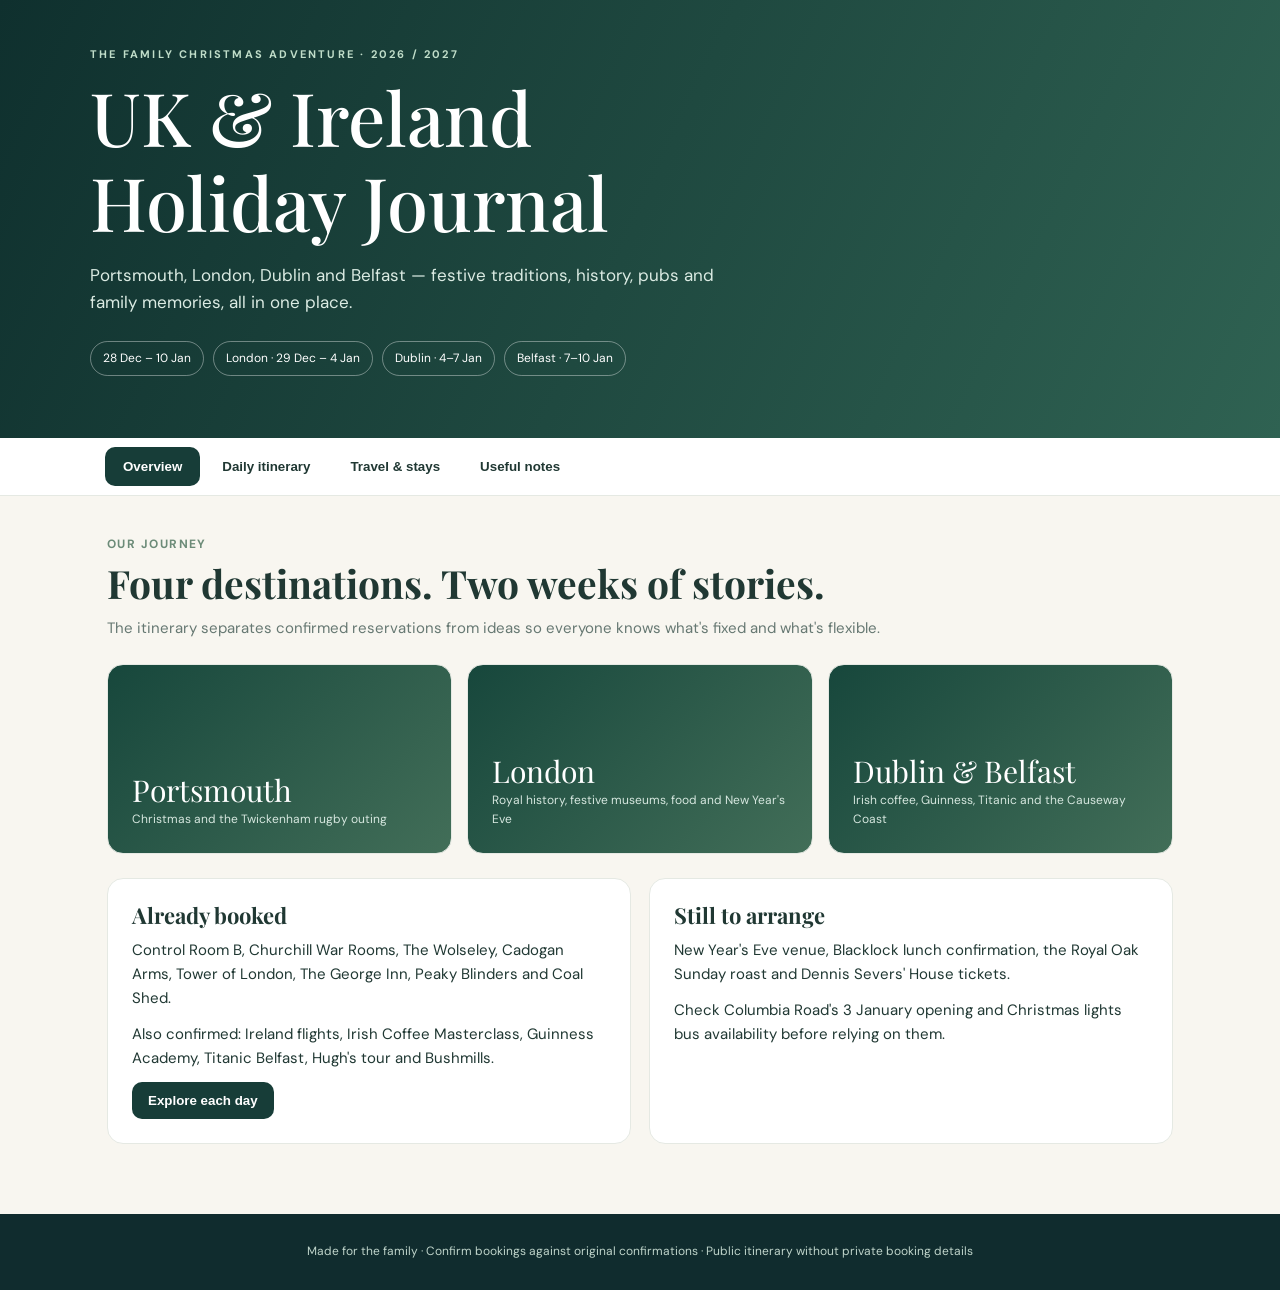
==== index.html @ 767f61c1 "Launch public UK and Ireland family trip website" ====
<!doctype html>
<html lang="en"><head><meta charset="utf-8"><meta name="viewport" content="width=device-width,initial-scale=1">
<title>UK & Ireland · Family Christmas Trip 2026–27</title>
<meta name="description" content="Our family Christmas and New Year travel itinerary for London, Dublin and Belfast.">
<link rel="preconnect" href="https://fonts.googleapis.com">
<link href="https://fonts.googleapis.com/css2?family=DM+Sans:wght@400;500;600;700&family=Playfair+Display:wght@500;600;700&display=swap" rel="stylesheet">
<style>
:root{--green:#173d38;--deep:#102c2e;--cream:#f8f6f0;--ink:#203833;--muted:#667872;--gold:#b9985e;--line:#e5e9e3}
*{box-sizing:border-box}body{margin:0;background:var(--cream);color:var(--ink);font:15px/1.6 "DM Sans",sans-serif}h1,h2,h3{font-family:"Playfair Display",Georgia,serif;line-height:1.15}h1{font-size:clamp(42px,6.5vw,74px);font-weight:500;margin:10px 0 18px}h2{font-size:clamp(27px,4vw,39px);margin:6px 0 10px}h3{font-size:22px;margin:0 0 10px}p{margin:0 0 12px}
header{background:linear-gradient(115deg,#0f302e,#2f6252);color:white;padding:46px 20px 62px}.container{max-width:1100px;margin:auto}.eyebrow{text-transform:uppercase;letter-spacing:.2em;font-size:11px;color:#c0ddc9;font-weight:700}.heroIntro{font-size:17px;color:#dbebe3;max-width:640px}.chips{display:flex;gap:9px;flex-wrap:wrap;margin-top:25px}.chip{border:1px solid #ffffff60;border-radius:30px;padding:7px 12px;font-size:12px}
nav{background:#fff;border-bottom:1px solid var(--line);position:sticky;top:0;z-index:10}nav .container{display:flex;gap:4px;overflow-x:auto;padding:9px 15px}nav button{border:0;border-radius:10px;padding:12px 18px;background:transparent;color:var(--ink);font-weight:700;white-space:nowrap;cursor:pointer}nav button.active{background:var(--green);color:white}
main{padding:35px 17px 70px}.panel{display:none}.panel.active{display:block}.intro{color:var(--muted);max-width:780px}.cards{display:grid;grid-template-columns:repeat(3,1fr);gap:15px;margin:24px 0}.card{background:white;border:1px solid var(--line);padding:24px;border-radius:16px}.city{background:linear-gradient(135deg,#17473c,#426e58);color:white;min-height:190px;display:flex;flex-direction:column;justify-content:end}.city strong{font:30px "Playfair Display",serif}.city span{font-size:12px;color:#d6e7df}.daypicker{display:flex;overflow-x:auto;gap:9px;padding:12px 0 22px}.daypicker button{border:1px solid var(--line);border-radius:12px;min-width:74px;padding:11px 12px;background:#fff;color:var(--ink);cursor:pointer}.daypicker button strong,.daypicker button small{display:block}.daypicker button strong{font-size:18px}.daypicker button.active{background:var(--green);color:white}
.dayHero{height:300px;border-radius:20px 20px 0 0;position:relative;overflow:hidden;background:radial-gradient(circle at 70% 34%,#527f6e,#173d38 56%,#0f292b);display:flex;align-items:flex-end;color:white}.dayHero img{width:100%;height:100%;position:absolute;inset:0;object-fit:cover}.dayHero:after{content:'';position:absolute;inset:0;background:linear-gradient(0deg,#0f2b2cde,transparent 85%)}.heroIcon{font-size:118px;position:absolute;right:7%;top:16%;opacity:.33}.dayCaption{position:relative;z-index:1;padding:27px}.dayCaption h2{margin:2px 0 8px}.dayCaption p{margin:0;color:#e9f1ec}.dayContent{background:#fff;border:1px solid var(--line);border-top:0;padding:28px;border-radius:0 0 20px 20px}.activity{display:grid;grid-template-columns:100px 1fr;gap:12px;padding:16px 0;border-bottom:1px solid var(--line)}.activity:last-child{border:0}.time{font-weight:700;color:#227168}.status{display:inline-block;border-radius:20px;background:#e9f2ed;color:#296553;font-size:11px;font-weight:700;padding:3px 9px;margin-top:7px}.status.proposed{background:#fff1dc;color:#956e26}.activity p{color:var(--muted);font-size:13px;margin:3px 0}.recommend{display:grid;grid-template-columns:repeat(3,1fr);gap:12px;margin-top:22px}.recommend>div{border-radius:12px;background:#f1f6f2;padding:15px}.recommend span{display:block;font-size:11px;text-transform:uppercase;letter-spacing:.13em;font-weight:700;color:#327268;margin-bottom:6px}
.note{background:#fffaf0;border-left:4px solid var(--gold);border-radius:4px 12px 12px 4px;padding:16px;margin-top:20px}.tag{font-size:12px;letter-spacing:.12em;text-transform:uppercase;font-weight:700;color:#6c8b78}.two{display:grid;grid-template-columns:repeat(2,1fr);gap:18px}.link{color:#1d7167;font-weight:700;text-decoration:none}.btn{background:var(--green);color:white;border:0;border-radius:10px;padding:11px 16px;cursor:pointer;font-weight:700}footer{background:var(--deep);color:#bfd4ca;text-align:center;padding:28px;font-size:12px}
@media(max-width:690px){.cards,.recommend,.two{grid-template-columns:1fr}.dayHero{height:245px}.dayCaption{padding:19px}.dayContent{padding:19px}.activity{grid-template-columns:74px 1fr}.heroIcon{font-size:80px}nav button{padding:10px 12px}}
</style></head><body>
<header><div class="container"><div class="eyebrow">The family Christmas adventure · 2026 / 2027</div><h1>UK & Ireland<br>Holiday Journal</h1><p class="heroIntro">Portsmouth, London, Dublin and Belfast — festive traditions, history, pubs and family memories, all in one place.</p><div class="chips"><span class="chip">28 Dec – 10 Jan</span><span class="chip">London · 29 Dec – 4 Jan</span><span class="chip">Dublin · 4–7 Jan</span><span class="chip">Belfast · 7–10 Jan</span></div></div></header>
<nav><div class="container"><button class="active" data-tab="overview">Overview</button><button data-tab="days">Daily itinerary</button><button data-tab="travel">Travel & stays</button><button data-tab="notes">Useful notes</button></div></nav>
<main class="container">
<section id="overview" class="panel active"><span class="tag">Our journey</span><h2>Four destinations. Two weeks of stories.</h2><p class="intro">The itinerary separates confirmed reservations from ideas so everyone knows what's fixed and what's flexible.</p><div class="cards"><div class="card city"><strong>Portsmouth</strong><span>Christmas and the Twickenham rugby outing</span></div><div class="card city"><strong>London</strong><span>Royal history, festive museums, food and New Year's Eve</span></div><div class="card city"><strong>Dublin & Belfast</strong><span>Irish coffee, Guinness, Titanic and the Causeway Coast</span></div></div><div class="two"><div class="card"><h3>Already booked</h3><p>Control Room B, Churchill War Rooms, The Wolseley, Cadogan Arms, Tower of London, The George Inn, Peaky Blinders and Coal Shed.</p><p>Also confirmed: Ireland flights, Irish Coffee Masterclass, Guinness Academy, Titanic Belfast, Hugh's tour and Bushmills.</p><button class="btn" onclick="openTab('days')">Explore each day</button></div><div class="card"><h3>Still to arrange</h3><p>New Year's Eve venue, Blacklock lunch confirmation, the Royal Oak Sunday roast and Dennis Severs' House tickets.</p><p>Check Columbia Road's 3 January opening and Christmas lights bus availability before relying on them.</p></div></div></section>
<section id="days" class="panel"><span class="tag">Day-by-day journey</span><h2>Choose a day</h2><p class="intro">Each day includes a plan and suggestions for coffee, food and drinks. All times are local.</p><div id="picker" class="daypicker"></div><div id="dayview"></div></section>
<section id="travel" class="panel"><span class="tag">Essentials</span><h2>Transport & accommodation</h2><div class="two"><div class="card"><h3>London</h3><p><b>29 December – 4 January</b><br>Battersea Airbnb, six nights. Full address and access instructions shared privately.</p><p>Tad and Lisa are scheduled to land at Heathrow at 11:35 on 29 December.</p></div><div class="card"><h3>Dublin</h3><p><b>4–7 January</b><br>Point A Hotel Dublin Liberties, three rooms.</p><p>British Airways BA830 — Heathrow 10:40 → Dublin 12:10 on 4 January.</p></div><div class="card"><h3>Belfast</h3><p><b>7–10 January</b><br>Central Belfast Apartments, City Hall area.</p><p>Rental car from Dublin Airport for the Belfast and Causeway Coast portion.</p></div><div class="card"><h3>Return journey</h3><p><b>10 January</b><br>British Airways BA829 — Dublin 11:00 → Heathrow 12:30.</p><p>Leave Belfast very early to return the car and check in at Dublin Airport.</p></div></div><div class="note"><b>Privacy note:</b> This public version deliberately excludes precise accommodation details, booking references, ticket barcodes, payment cards and personal contact information.</div></section>
<section id="notes" class="panel"><span class="tag">Before you go</span><h2>Helpful information</h2><div class="two"><div class="card"><h3>What to pack</h3><p>Waterproof coat, comfortable shoes, warm knitwear, gloves and scarf. Take grippy footwear for the Giant's Causeway and extra layers for Twickenham and any open-top bus tour.</p></div><div class="card"><h3>Dress-up days</h3><p>30 December: change at the Airbnb before afternoon tea at The Wolseley. 31 December: smart-casual NYE outfit. 2 January: smart comfortable clothes or subtle Peaky Blinders-inspired style.</p></div><div class="card"><h3>Places to explore</h3><p>Covent Garden, Soho, Southwark and Shoreditch have optional cafés, shops, pubs and restaurants embedded in the daily itinerary.</p></div><div class="card"><h3>Useful links</h3><p><a class="link" href="https://tfl.gov.uk/" target="_blank" rel="noopener">Transport for London</a></p><p><a class="link" href="https://www.irishrail.ie/" target="_blank" rel="noopener">Irish Rail</a></p><p><a class="link" href="https://www.metoffice.gov.uk/" target="_blank" rel="noopener">Met Office</a></p></div></div></section>
</main><footer>Made for the family · Confirm bookings against original confirmations · Public itinerary without private booking details</footer>
<script>
const days=[{"date":"28 Dec","weekday":"Mon","area":"Twickenham · rugby day","title":"Harlequins Big Game","emoji":"🏉","photo":"","photoLabel":"Twickenham rugby stadium","desc":"Family rugby outing for six before Tad and Lisa arrive.","items":[["Morning","Travel towards Twickenham","Allow time for crowds and meeting the family.","Planned"],["Match","Harlequins Big Game","Tickets and kick-off time to verify.","Check tickets"],["Evening","Family time","Return to Portsmouth after the match.","Flexible"]],"recs":["Coffee near Richmond or Twickenham station","Stadium food or a traditional pub meal before kick-off","A pre-match pub close to the stadium"]},{"date":"29 Dec","weekday":"Tue","area":"Battersea · welcome day","title":"Welcome to London","emoji":"✨","photo":"https://batterseapowerstation.co.uk/content/uploads/2024/10/Battersea-Power-Station-Christmas-credit-Charlie-Round-Turner-scaled.jpg","photoLabel":"Battersea Power Station London Christmas","desc":"Arrival day, homewares shopping and festive drinks.","items":[["11:35","Tad and Lisa arrive","Heathrow arrival, then transfer and check-in.","Scheduled"],["15:00","Battersea check-in","Allow time to settle in and freshen up.","Booked"],["16:00","Matilda Goad · MG&Co.","Priority stop at 194 Ebury Street, if arrival timings permit.","Proposed"],["18:00–20:00","Control Room B","Drinks table for five at Battersea Power Station.","Confirmed"],["Evening","Dinner or Christmas lights bus","Dishoom, Arcade or Fiume; late bus tour possible, not booked.","Choose later"]],"recs":["Battersea Power Station cafés","Dishoom Battersea · Arcade Battersea · Fiume","Control Room B — 18:00–20:00 confirmed"]},{"date":"30 Dec","weekday":"Wed","area":"Westminster · Chelsea","title":"Churchill & birthday celebrations","emoji":"👑","photo":"https://images.unsplash.com/photo-1513635269975-59663e0ac1ad?w=1400&q=80","photoLabel":"London Big Ben Westminster bridge","desc":"History in the morning, then dress up for afternoon tea and dinner.","items":[["09:00","Short Westminster walk","Parliament Square, Abbey exterior, Whitehall and Cenotaph.","Self-guided"],["10:00–10:30","Churchill War Rooms","Five admissions paid; explore until around noon.","Booked"],["12:00–14:00","Return to Battersea and get ready","Protect time for Karlea to dress for The Wolseley.","Protected time"],["15:00","The Wolseley","Afternoon tea for five.","Confirmed"],["19:00","The Cadogan Arms","Chelsea birthday dinner for five.","Confirmed"]],"recs":["Westminster café before the museum, if time","The Wolseley afternoon tea · The Cadogan Arms dinner","Chelsea pub after dinner, optional"]},{"date":"31 Dec","weekday":"Thu","area":"South Kensington · Battersea","title":"Museum & New Year's Eve","emoji":"🎆","photo":"","photoLabel":"Natural History Museum London interior whale","desc":"A relaxed museum day before seeing in 2027.","items":[["10:00","Natural History Museum","Explore Hintze Hall, fossils and dinosaurs; check holiday entry hours.","Planned"],["12:30","South Kensington lunch","Keep the afternoon relaxed.","Flexible"],["14:00","V&A or Kensington wander","Optional extra museum or café.","Optional"],["16:00","Return to Battersea","Rest and get ready for New Year's Eve.","Planned"],["19:00–late","The Prince Albert","Preferred NYE dinner, drinks and midnight celebration; enquiry sent.","Not booked"]],"recs":["South Kensington cafés · independent coffee near the museums","South Kensington lunch · Prince Albert NYE meal if confirmed","Prince Albert preferred · Chelsea pubs as backups"]},{"date":"01 Jan","weekday":"Fri","area":"Bankside · Covent Garden · Soho","title":"Tate Modern & the West End","emoji":"🎨","photo":"https://images.unsplash.com/photo-1486299267070-83823f5448dd?w=1400&q=80","photoLabel":"Tate Modern London Thames gallery","desc":"Art, British lunch, independent shops and Soho by night.","items":[["11:00","Tate Modern","Turbine Hall and collection highlights.","Planned"],["12:15","Travel to Covent Garden","Cross the river; factor in holiday crowds.","Planned"],["13:15","Blacklock Covent Garden","Lunch for five; email enquiry sent.","Awaiting reply"],["14:30","Covent Garden & Seven Dials","Piazza, Neal's Yard and shops.","Planned"],["16:00","Soho, Carnaby and West End","ROVR, independent shops, festive lights.","Planned"],["19:00","Dinner and cocktails","The Ninth or Ambassadors Clubhouse; SOMA, Bar Lina or Archive & Myth.","Flexible"]],"recs":["Covent Garden cafés (check New Year's Day opening)","Blacklock lunch enquiry · The Ninth · Ambassadors Clubhouse","SOMA · Bar Lina · Archive & Myth · The Escapologist"]},{"date":"02 Jan","weekday":"Sat","area":"Tower Bridge · Borough · Bermondsey","title":"Tower, historic pubs & Peaky Blinders","emoji":"🏰","photo":"https://images.unsplash.com/photo-1529655683826-aba9b3e77383?w=1400&q=80","photoLabel":"Tower Bridge London river Thames","desc":"A fully planned historic London day with four confirmed reservations.","items":[["09:30","Tower of London","Five all-day tickets paid (£174.60).","Booked"],["12:00","Tower Bridge","Walk across the bridge with photos and river views.","Planned"],["13:00","The George Inn","Historic Southwark coaching inn; drinks-only table for five.","Confirmed"],["14:00","Borough Market","Choose lunch from the food stalls.","Planned"],["15:30","Southwark and Bermondsey","Cathedral surroundings and neighbourhood streets.","Flexible"],["17:00","Peaky Blinders: Underworld","Immersive experience, five tickets paid (£159.75).","Booked"],["18:15","Shad Thames stroll","Victorian warehouses and optional drink.","Planned"],["19:30","The Coal Shed","Dinner for five at One Tower Bridge.","Confirmed"]],"recs":["Borough Market coffee stalls","Borough Market lunch · Coal Shed dinner","The George Inn at 13:00 · riverside pub pre-dinner"]},{"date":"03 Jan","weekday":"Sun","area":"Columbia Road · Shoreditch","title":"Flowers, roast & Spitalfields","emoji":"💐","photo":"","photoLabel":"Columbia Road flower market London","desc":"Sunday markets, a classic roast and immersive Georgian history.","items":[["09:30","Columbia Road Flower Market","Holiday trading still to be verified.","Proposed"],["12:00","The Royal Oak","Sunday roast for five; booking needed.","To book"],["13:30","Brick Lane and Shoreditch","Street art, Labour & Wait, Straw and shops.","Planned"],["14:00","Dennis Severs' House","Target a day-visit session; tickets not yet booked.","To book"],["15:30","Old Spitalfields Market","Covered market and independent traders.","Planned"],["17:00","The Ten Bells","Historic East End pub to finish.","Suggested"]],"recs":["Jolene · Café 1001 · coffee around Columbia Road","Royal Oak Sunday roast · Brick Lane snacks","The Ten Bells · Pride of Spitalfields"]},{"date":"04 Jan","weekday":"Mon","area":"Heathrow · Dublin","title":"Across to Ireland","emoji":"✈️","photo":"https://images.unsplash.com/photo-1549918864-48ac978761a4?w=1400&q=80","photoLabel":"Dublin Ireland river Liffey architecture","desc":"Travel to Dublin, settle in and enjoy a first Irish experience.","items":[["10:40","BA830 Heathrow → Dublin","Arrive Dublin 12:10; five travellers.","Booked"],["Afternoon","Check in · Dublin Liberties","Point A Hotel Dublin Liberties.","Booked"],["16:00","Irish Coffee Masterclass","Five places reserved.","Booked"],["Evening","Dublin pub and dinner","Enjoy the city centre at a comfortable pace.","Flexible"]],"recs":["Independent café around the Liberties","Casual dinner around Temple Bar or the Liberties","Traditional Dublin pub near the centre"]},{"date":"05 Jan","weekday":"Tue","area":"Dublin","title":"Guinness Academy day","emoji":"🍺","photo":"https://images.unsplash.com/photo-1549918864-48ac978761a4?w=1400&q=80","photoLabel":"Guinness Storehouse Dublin Ireland","desc":"Dublin streets and a hands-on Guinness experience.","items":[["Morning","Dublin sightseeing","Explore the Liberties and historic centre.","Flexible"],["Lunch","Dublin city lunch","Find somewhere near St James's Gate.","Flexible"],["15:00","Guinness Academy","Five confirmed tickets for the Guinness Storehouse.","Booked"],["Evening","Dublin food and music","Choose a pub or restaurant.","Flexible"]],"recs":["Dublin independent coffee near the Liberties","Irish pub lunch or city-centre restaurant","Guinness Storehouse · Dublin traditional pub"]},{"date":"06 Jan","weekday":"Wed","area":"Dublin","title":"Dublin discoveries","emoji":"📚","photo":"https://images.unsplash.com/photo-1549918864-48ac978761a4?w=1400&q=80","photoLabel":"Dublin Trinity College historic architecture","desc":"A flexible day for history, museums, shops and Irish pubs.","items":[["Morning","Trinity College or city history","Admissions not booked.","Optional"],["Afternoon","Markets and museums","Choose depending on weather.","Flexible"],["Evening","Dublin dinner and live music","Allow for a relaxed last night.","Flexible"]],"recs":["Specialty coffee near Trinity College","Traditional Irish lunch · dinner in the city centre","Historic Dublin pub with live music"]},{"date":"07 Jan","weekday":"Thu","area":"Dublin · Belfast","title":"Northern Ireland arrival","emoji":"🚗","photo":"","photoLabel":"Titanic Belfast museum Belfast","desc":"Collect the rental car and drive north.","items":[["Morning","Drive Dublin → Belfast","Allow for motorway traffic and breaks.","Planned"],["Afternoon","Belfast apartment check-in","City Hall area.","Booked"],["15:00","Titanic Belfast","Five tickets confirmed (£115.75).","Booked"],["Evening","Belfast dinner","City-centre pub or restaurant.","Flexible"]],"recs":["Coffee stop en route · Belfast Cathedral Quarter","Cathedral Quarter dinner","Historic Belfast pub"]},{"date":"08 Jan","weekday":"Fri","area":"Belfast","title":"Black Cab history tour","emoji":"🚕","photo":"","photoLabel":"Belfast city centre Northern Ireland streets","desc":"Learn Belfast's history, then explore the city.","items":[["10:00–13:00","Black Cab Tour with Hugh","Private three-hour experience for five; £150 group.","Confirmed"],["Afternoon","Belfast museums and neighbourhoods","Leave time for spontaneous discoveries.","Flexible"],["Evening","Traditional pub night","Dinner and perhaps live music.","Flexible"]],"recs":["Independent café near City Hall","Belfast city-centre lunch and dinner","Cathedral Quarter pubs"]},{"date":"09 Jan","weekday":"Sat","area":"Causeway Coast · Bushmills","title":"Giants, coast & whiskey","emoji":"🌊","photo":"","photoLabel":"Giants Causeway Northern Ireland coastal cliffs","desc":"A dramatic coastal day with the rental car.","items":[["Morning","Drive the Causeway Coast","Allow extra time for winter conditions.","Planned"],["Late morning","Giant's Causeway","Walk the basalt columns with grippy footwear.","Planned"],["15:00","Old Bushmills Distillery","Five places including designated driver; £160 group.","Booked"],["Evening","Return to Belfast","Rest before the early departure.","Planned"]],"recs":["Warm café stop along the coast","Coastal lunch near Bushmills","Bushmills tour · driver does not drink"]},{"date":"10 Jan","weekday":"Sun","area":"Belfast · Dublin · London","title":"Homeward journeys","emoji":"🧳","photo":"https://images.unsplash.com/photo-1436491865332-7a61a109cc05?w=1400&q=80","photoLabel":"airplane airport travel departure","desc":"Early departure for the return flights.","items":[["Early morning","Drive Belfast → Dublin Airport","Allow ample time for rental return, security and travel.","Critical"],["11:00","BA829 Dublin → Heathrow","Arrive 12:30; five travellers.","Booked"],["Later","Onward journeys","US and Serbia connections per individual tickets.","Planned"]],"recs":["Airport café after security","Airport breakfast or light lunch","Water and refreshments for travel"]}];
const picker=document.getElementById('picker'),view=document.getElementById('dayview');
let currentDay=0;
function clean(t){return String(t).replaceAll('&','&amp;').replaceAll('<','&lt;').replaceAll('>','&gt;').replaceAll('"','&quot;')}
function renderDay(i){currentDay=i;picker.innerHTML=days.map((d,j)=>'<button class="'+(i===j?'active':'')+'" onclick="renderDay('+j+')"><small>'+clean(d.weekday)+'</small><strong>'+clean(d.date)+'</strong></button>').join('');const d=days[i];view.innerHTML='<div class="dayHero">'+(d.photo?'<img src="'+clean(d.photo)+'" alt="'+clean(d.photoLabel)+'" onerror="this.style.display=\'none\'">':'<div class="heroIcon">'+d.emoji+'</div>')+'<div class="dayCaption"><div class="eyebrow">'+clean(d.area)+'</div><h2>'+clean(d.title)+'</h2><p>'+clean(d.desc)+'</p></div></div><div class="dayContent">'+d.items.map(x=>'<div class="activity"><div class="time">'+clean(x[0])+'</div><div><b>'+clean(x[1])+'</b><p>'+clean(x[2])+'</p><span class="status '+(/booked|confirmed/i.test(x[3])?'':'proposed')+'">'+clean(x[3])+'</span></div></div>').join('')+'<div class="recommend">'+['☕ Coffee','🍴 Food','🍸 Drinks'].map((n,j)=>'<div><span>'+n+'</span>'+clean(d.recs[j])+'</div>').join('')+'</div></div>';picker.querySelector('.active').scrollIntoView({inline:'nearest',block:'nearest'});}
function openTab(id){document.querySelectorAll('.panel').forEach(p=>p.classList.toggle('active',p.id===id));document.querySelectorAll('nav button').forEach(b=>b.classList.toggle('active',b.dataset.tab===id));}
document.querySelectorAll('nav button').forEach(b=>b.addEventListener('click',()=>openTab(b.dataset.tab)));renderDay(0);
</script></body></html>
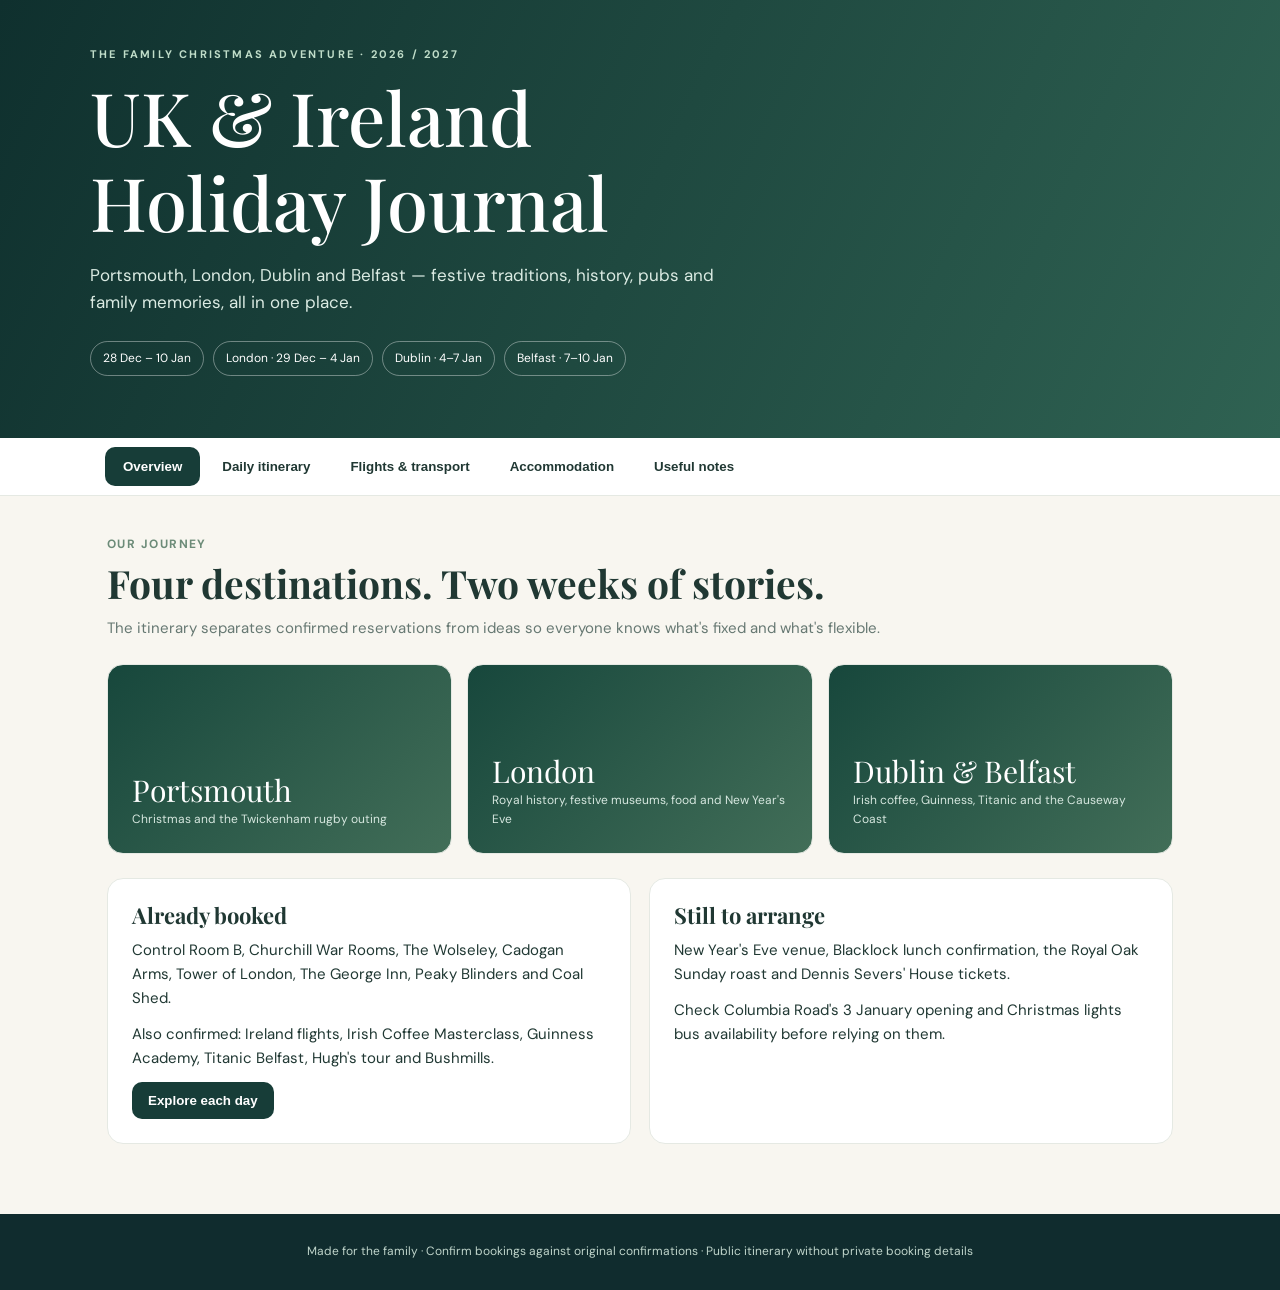
==== commit e2b73f40: "Separate transport and stays, add neighbourhood guides and curated London stops" ====
--- a/index.html
+++ b/index.html
@@ -13,21 +13,104 @@
 .dayHero{height:300px;border-radius:20px 20px 0 0;position:relative;overflow:hidden;background:radial-gradient(circle at 70% 34%,#527f6e,#173d38 56%,#0f292b);display:flex;align-items:flex-end;color:white}.dayHero img{width:100%;height:100%;position:absolute;inset:0;object-fit:cover}.dayHero:after{content:'';position:absolute;inset:0;background:linear-gradient(0deg,#0f2b2cde,transparent 85%)}.heroIcon{font-size:118px;position:absolute;right:7%;top:16%;opacity:.33}.dayCaption{position:relative;z-index:1;padding:27px}.dayCaption h2{margin:2px 0 8px}.dayCaption p{margin:0;color:#e9f1ec}.dayContent{background:#fff;border:1px solid var(--line);border-top:0;padding:28px;border-radius:0 0 20px 20px}.activity{display:grid;grid-template-columns:100px 1fr;gap:12px;padding:16px 0;border-bottom:1px solid var(--line)}.activity:last-child{border:0}.time{font-weight:700;color:#227168}.status{display:inline-block;border-radius:20px;background:#e9f2ed;color:#296553;font-size:11px;font-weight:700;padding:3px 9px;margin-top:7px}.status.proposed{background:#fff1dc;color:#956e26}.activity p{color:var(--muted);font-size:13px;margin:3px 0}.recommend{display:grid;grid-template-columns:repeat(3,1fr);gap:12px;margin-top:22px}.recommend>div{border-radius:12px;background:#f1f6f2;padding:15px}.recommend span{display:block;font-size:11px;text-transform:uppercase;letter-spacing:.13em;font-weight:700;color:#327268;margin-bottom:6px}
 .note{background:#fffaf0;border-left:4px solid var(--gold);border-radius:4px 12px 12px 4px;padding:16px;margin-top:20px}.tag{font-size:12px;letter-spacing:.12em;text-transform:uppercase;font-weight:700;color:#6c8b78}.two{display:grid;grid-template-columns:repeat(2,1fr);gap:18px}.link{color:#1d7167;font-weight:700;text-decoration:none}.btn{background:var(--green);color:white;border:0;border-radius:10px;padding:11px 16px;cursor:pointer;font-weight:700}footer{background:var(--deep);color:#bfd4ca;text-align:center;padding:28px;font-size:12px}
 @media(max-width:690px){.cards,.recommend,.two{grid-template-columns:1fr}.dayHero{height:245px}.dayCaption{padding:19px}.dayContent{padding:19px}.activity{grid-template-columns:74px 1fr}.heroIcon{font-size:80px}nav button{padding:10px 12px}}
+
+/* Dedicated travel and accommodation guides */
+.guide-head{display:flex;flex-wrap:wrap;align-items:flex-end;gap:16px;justify-content:space-between;margin-bottom:20px}
+.guide-head p{max-width:750px;color:var(--muted)}
+.stay-guide{margin:20px 0 28px;background:white;border:1px solid var(--line);border-radius:20px;overflow:hidden}
+.stay-banner{height:240px;background:linear-gradient(115deg,#254d49,#728777);position:relative}
+.stay-banner img{display:block;width:100%;height:100%;object-fit:cover}
+.stay-banner:after{content:'';position:absolute;inset:0;background:linear-gradient(0deg,#102c2eb5,transparent 75%);pointer-events:none}
+.stay-banner-label{position:absolute;left:24px;bottom:19px;color:white;z-index:1;font-family:"Playfair Display",Georgia,serif;font-size:28px}
+.stay-guide-body{padding:26px}
+.stay-columns{display:grid;grid-template-columns:repeat(2,minmax(0,1fr));gap:14px;margin-top:21px}
+.stay-feature{background:#f5f7f2;border:1px solid #e4eade;border-radius:13px;padding:17px}
+.stay-feature h4{margin:0 0 7px;font-size:13px;text-transform:uppercase;letter-spacing:.12em;color:#316858}
+.stay-feature p{font-size:13px;color:var(--ink);margin:0}
+.stay-meta{font-size:13px;color:var(--muted);margin:10px 0}
+.linkrow{display:flex;gap:10px;flex-wrap:wrap;margin-top:18px}
+.linkrow a{border:1px solid #cfdbd1;border-radius:9px;padding:8px 12px;text-decoration:none;color:#245f52;font-weight:700;font-size:13px}
+.transport-card{border:1px solid var(--line);background:#fff;border-radius:14px;padding:20px;margin:15px 0}
+.transport-card .route-code{font-size:21px;font-weight:700;color:#2a594f}
+.transport-card .route-details{color:var(--muted);font-size:13px}
+.transport-badge{border-radius:20px;background:#e5f2e8;color:#27644b;padding:3px 10px;font-size:11px;font-weight:700}
+.local-discoveries{margin-top:27px;border-top:1px solid var(--line);padding-top:24px}
+.local-grid{display:grid;grid-template-columns:repeat(2,minmax(0,1fr));gap:12px}
+.local-item{border:1px solid var(--line);background:#fff;border-radius:12px;padding:16px}
+.local-item small{display:block;text-transform:uppercase;letter-spacing:.11em;color:#487262;font-size:10px;font-weight:700;margin-bottom:4px}
+.local-item b{display:block;margin-bottom:4px}.local-item p{color:var(--muted);font-size:13px;margin-bottom:8px}
+.local-item a{font-size:12px;font-weight:700;color:#216759;text-decoration:none}
+.photo-caption{color:var(--muted);font-size:11px;margin:6px 0 0}
+@media(max-width:700px){.stay-columns,.local-grid{grid-template-columns:1fr}.stay-banner{height:190px}.stay-guide-body{padding:19px}.stay-banner-label{left:18px;font-size:24px}}
 </style></head><body>
 <header><div class="container"><div class="eyebrow">The family Christmas adventure · 2026 / 2027</div><h1>UK & Ireland<br>Holiday Journal</h1><p class="heroIntro">Portsmouth, London, Dublin and Belfast — festive traditions, history, pubs and family memories, all in one place.</p><div class="chips"><span class="chip">28 Dec – 10 Jan</span><span class="chip">London · 29 Dec – 4 Jan</span><span class="chip">Dublin · 4–7 Jan</span><span class="chip">Belfast · 7–10 Jan</span></div></div></header>
-<nav><div class="container"><button class="active" data-tab="overview">Overview</button><button data-tab="days">Daily itinerary</button><button data-tab="travel">Travel & stays</button><button data-tab="notes">Useful notes</button></div></nav>
+<nav><div class="container"><button class="active" data-tab="overview">Overview</button><button data-tab="days">Daily itinerary</button><button data-tab="travel">Flights & transport</button><button data-tab="stays">Accommodation</button><button data-tab="notes">Useful notes</button></div></nav>
 <main class="container">
 <section id="overview" class="panel active"><span class="tag">Our journey</span><h2>Four destinations. Two weeks of stories.</h2><p class="intro">The itinerary separates confirmed reservations from ideas so everyone knows what's fixed and what's flexible.</p><div class="cards"><div class="card city"><strong>Portsmouth</strong><span>Christmas and the Twickenham rugby outing</span></div><div class="card city"><strong>London</strong><span>Royal history, festive museums, food and New Year's Eve</span></div><div class="card city"><strong>Dublin & Belfast</strong><span>Irish coffee, Guinness, Titanic and the Causeway Coast</span></div></div><div class="two"><div class="card"><h3>Already booked</h3><p>Control Room B, Churchill War Rooms, The Wolseley, Cadogan Arms, Tower of London, The George Inn, Peaky Blinders and Coal Shed.</p><p>Also confirmed: Ireland flights, Irish Coffee Masterclass, Guinness Academy, Titanic Belfast, Hugh's tour and Bushmills.</p><button class="btn" onclick="openTab('days')">Explore each day</button></div><div class="card"><h3>Still to arrange</h3><p>New Year's Eve venue, Blacklock lunch confirmation, the Royal Oak Sunday roast and Dennis Severs' House tickets.</p><p>Check Columbia Road's 3 January opening and Christmas lights bus availability before relying on them.</p></div></div></section>
 <section id="days" class="panel"><span class="tag">Day-by-day journey</span><h2>Choose a day</h2><p class="intro">Each day includes a plan and suggestions for coffee, food and drinks. All times are local.</p><div id="picker" class="daypicker"></div><div id="dayview"></div></section>
-<section id="travel" class="panel"><span class="tag">Essentials</span><h2>Transport & accommodation</h2><div class="two"><div class="card"><h3>London</h3><p><b>29 December – 4 January</b><br>Battersea Airbnb, six nights. Full address and access instructions shared privately.</p><p>Tad and Lisa are scheduled to land at Heathrow at 11:35 on 29 December.</p></div><div class="card"><h3>Dublin</h3><p><b>4–7 January</b><br>Point A Hotel Dublin Liberties, three rooms.</p><p>British Airways BA830 — Heathrow 10:40 → Dublin 12:10 on 4 January.</p></div><div class="card"><h3>Belfast</h3><p><b>7–10 January</b><br>Central Belfast Apartments, City Hall area.</p><p>Rental car from Dublin Airport for the Belfast and Causeway Coast portion.</p></div><div class="card"><h3>Return journey</h3><p><b>10 January</b><br>British Airways BA829 — Dublin 11:00 → Heathrow 12:30.</p><p>Leave Belfast very early to return the car and check in at Dublin Airport.</p></div></div><div class="note"><b>Privacy note:</b> This public version deliberately excludes precise accommodation details, booking references, ticket barcodes, payment cards and personal contact information.</div></section>
+
+<section id="travel" class="panel">
+  <div class="guide-head"><div><span class="tag">Getting there and getting around</span><h2>Flights & transport</h2></div><p>Confirmed connections, hired cars and practical transfers. All times are local. Check the original airline reservations for the latest terminal and baggage information.</p></div>
+  <div class="cards">
+    <div class="card"><h3>London → Dublin</h3><p class="route-code"><b>BA830</b> · Mon 4 Jan</p><p><b>Heathrow Terminal 5</b><br>10:40 departure</p><p><b>Dublin Terminal 2</b><br>12:10 arrival</p><span class="status">Booked · five travellers · gift from Alex</span></div>
+    <div class="card"><h3>Dublin → London</h3><p class="route-code"><b>BA829</b> · Sun 10 Jan</p><p><b>Dublin Terminal 2</b><br>11:00 departure</p><p><b>Heathrow Terminal 5</b><br>12:30 arrival</p><span class="status">Booked · five travellers · gift from Alex</span></div>
+    <div class="card"><h3>International arrivals</h3><p>Karlea and Kermit are due at Heathrow on <b>25 December</b>. Tad and Lisa are due at Heathrow on <b>29 December, 11:35</b>.</p><p class="route-details">Individual airline flight numbers and any changes should be checked in the original e-tickets.</p></div>
+  </div>
+  <div class="transport-card"><h3>London · local transport</h3><p>Your family base is in <b>Battersea</b>. Use Transport for London for live routes, and allow time for connections to Westminster, Covent Garden and the East End. Central London can be busy around New Year, especially on 1 January.</p><div class="linkrow"><a href="https://tfl.gov.uk/plan-a-journey/" target="_blank" rel="noopener">Plan a London journey ↗</a><a href="https://www.heathrow.com/at-the-airport/airport-maps" target="_blank" rel="noopener">Heathrow airport maps ↗</a></div></div>
+  <div class="transport-card"><h3>Car hire · UK & Ireland</h3><p><b>London:</b> Avis, Citroën C3 Aircross or similar, 24–29 December (separate pre-trip hire).</p><p><b>Ireland:</b> Thrifty, Peugeot 5008 or similar, 7–10 January — for Dublin to Belfast, the Causeway Coast and the airport return. Check the rental pickup/drop-off details and any cross-border conditions in the contract.</p></div>
+  <div class="note"><b>Important for Sunday 10 January:</b> BA829 departs Dublin at 11:00. Returning the car from Belfast that morning requires a very early departure, with enough time for the drive, fuel, vehicle return, security and boarding.</div>
+</section>
+<section id="stays" class="panel">
+  <div class="guide-head"><div><span class="tag">Our three family bases</span><h2>Accommodation & neighbourhood guides</h2></div><p>Where we're staying, what is nearby and where to find coffee, food, pubs and landmarks. This public page shows neighbourhood information rather than private access codes or the exact London apartment address.</p></div>
+  <article class="stay-guide">
+    <div class="stay-banner"><img loading="lazy" src="https://batterseapowerstation.co.uk/content/uploads/2024/10/Battersea-Power-Station-Christmas-credit-Charlie-Round-Turner-scaled.jpg" alt="Festive Battersea Power Station, London" onerror="this.style.display='none'"><div class="stay-banner-label">London · Battersea</div></div>
+    <div class="stay-guide-body"><span class="tag">29 December – 4 January · 6 nights</span><h3>Our Battersea Airbnb</h3><p>Family accommodation in Battersea, south of the Thames, with Battersea Park, riverside neighbourhoods and good connections to central London. Check-in is planned from <b>15:00 on 29 December</b>. The exact address is shared privately.</p><p class="photo-caption">Photo: Battersea Power Station neighbourhood landmark — not the Airbnb property.</p>
+    <div class="stay-columns">
+      <div class="stay-feature"><h4>☕ Coffee & breakfast</h4><p>WatchHouse at Battersea Power Station, Dishoom breakfast naans and cafés around Battersea Square. Local coffee options may have reduced holiday hours.</p></div>
+      <div class="stay-feature"><h4>🍴 Food nearby</h4><p>Dishoom Battersea for sharing plates, Arcade Battersea for plenty of choices and Fiume for Italian riverside dining. All remain dinner options on arrival day.</p></div>
+      <div class="stay-feature"><h4>🍸 Drinks & pubs</h4><p><b>Control Room B:</b> confirmed table for five, 29 December 18:00–20:00. <b>The Prince Albert:</b> preferred New Year's Eve venue but still awaiting confirmation. The Surprise in Chelsea is another pub option.</p></div>
+      <div class="stay-feature"><h4>🌳 Nearby highlights</h4><p>Battersea Park, Battersea Power Station, riverside walks, Lift 109 and festive installations. <b>MG&Co. / Matilda Goad</b> in Belgravia is a priority shopping detour on 29 December, timing permitting.</p></div>
+    </div><div class="linkrow"><a href="https://www.google.com/maps/search/?api=1&query=Battersea+Power+Station+London" target="_blank" rel="noopener">Explore Battersea map ↗</a><a href="https://batterseapowerstation.co.uk/" target="_blank" rel="noopener">Battersea Power Station ↗</a></div></div>
+  </article>
+  <article class="stay-guide">
+    <div class="stay-banner"><img loading="lazy" src="https://www.pointahotels.com/media/gm3cp2zf/dublin_liberties_edited-2.jpg?height=800&amp;rmode=boxpad&amp;v=1dc2ed5a2c1e4c0" alt="Point A Hotel Dublin The Liberties exterior" onerror="this.style.display='none'"><div class="stay-banner-label">Dublin · The Liberties</div></div>
+    <div class="stay-guide-body"><span class="tag">4–7 January · 3 nights · 3 rooms</span><h3>Point A Hotel Dublin Liberties</h3><p>A modern hotel in the historic Liberties district, well placed for Dublin's old city, the Guinness Storehouse and a range of independent cafés and traditional pubs.</p><p class="photo-caption">Photo: Point A Hotels official property image.</p>
+    <div class="stay-columns">
+      <div class="stay-feature"><h4>☕ Coffee & breakfast</h4><p>Two Pups on Francis Street, The Fumbally and Groundstate Coffee. Breakfast inclusion at the hotel depends on the booked room rate.</p></div>
+      <div class="stay-feature"><h4>🍴 Food nearby</h4><p>Explore the Liberties and nearby city centre for casual lunches and traditional Irish dining. Dublin's central restaurant and pub areas are within reach.</p></div>
+      <div class="stay-feature"><h4>🍸 Drinks & pubs</h4><p>Traditional pubs around the Liberties and the city centre. Guinness Storehouse Academy is booked for 5 January at <b>15:00</b>.</p></div>
+      <div class="stay-feature"><h4>🏛️ Sights & connections</h4><p>St Patrick's Cathedral, Christ Church Cathedral, Dublin Castle and the Guinness Storehouse. The Irish Coffee Masterclass is booked on 4 January at <b>16:00</b>.</p></div>
+    </div><div class="linkrow"><a href="https://www.google.com/maps/search/?api=1&query=Point+A+Hotel+Dublin+The+Liberties" target="_blank" rel="noopener">Explore hotel neighbourhood ↗</a><a href="https://www.pointahotels.com/our-hotels/dublin-the-liberties/" target="_blank" rel="noopener">Official hotel website ↗</a></div></div>
+  </article>
+  <article class="stay-guide">
+    <div class="stay-banner"><img loading="lazy" src="https://www.cunard.com/content/dam/cunard/inventory-assets/ports/BFS/BFS.jpg" alt="Belfast City Hall landmark" onerror="this.style.display='none'"><div class="stay-banner-label">Belfast · City Hall</div></div>
+    <div class="stay-guide-body"><span class="tag">7–10 January · 3 nights</span><h3>Central Belfast Apartments · City Hall area</h3><p>Our apartment base in central Belfast, convenient for City Hall, the Linen Quarter and the Cathedral Quarter. The exact apartment entrance and parking instructions are held in the private booking confirmation.</p><p class="photo-caption">Photo: Belfast City Hall landmark — not the apartment.</p>
+    <div class="stay-columns">
+      <div class="stay-feature"><h4>☕ Coffee & breakfast</h4><p>Established Coffee in the Cathedral Quarter, The Pocket and neighbourhood cafés around City Hall. Allow time for a breakfast stop before heading out.</p></div>
+      <div class="stay-feature"><h4>🍴 Food nearby</h4><p>Restaurants around City Hall and the Cathedral Quarter offer good choices for evening meals. Keep the final evening uncomplicated ahead of the early departure.</p></div>
+      <div class="stay-feature"><h4>🍺 Historic pubs</h4><p>Traditional Belfast pubs and live music around the Cathedral Quarter and city centre. Check opening times before making a special trip in early January.</p></div>
+      <div class="stay-feature"><h4>🏛️ Sights & connections</h4><p>Belfast City Hall, St George's Market and Titanic Quarter. Titanic Belfast is booked on 7 January at <b>15:00</b>; Hugh's Black Cab Tour is on 8 January at <b>10:00</b>.</p></div>
+    </div><div class="linkrow"><a href="https://www.google.com/maps/search/?api=1&query=Belfast+City+Hall" target="_blank" rel="noopener">Explore City Hall neighbourhood ↗</a><a href="https://visitbelfast.com/" target="_blank" rel="noopener">Visit Belfast ↗</a></div></div>
+  </article>
+  <div class="note"><b>Family sharing:</b> This website is public. Booking references, contact information, ticket barcodes and precise accommodation access details are intentionally excluded. Restaurants and local attractions are recommendations unless labelled as booked; seasonal opening times need confirming.</div>
+</section>
 <section id="notes" class="panel"><span class="tag">Before you go</span><h2>Helpful information</h2><div class="two"><div class="card"><h3>What to pack</h3><p>Waterproof coat, comfortable shoes, warm knitwear, gloves and scarf. Take grippy footwear for the Giant's Causeway and extra layers for Twickenham and any open-top bus tour.</p></div><div class="card"><h3>Dress-up days</h3><p>30 December: change at the Airbnb before afternoon tea at The Wolseley. 31 December: smart-casual NYE outfit. 2 January: smart comfortable clothes or subtle Peaky Blinders-inspired style.</p></div><div class="card"><h3>Places to explore</h3><p>Covent Garden, Soho, Southwark and Shoreditch have optional cafés, shops, pubs and restaurants embedded in the daily itinerary.</p></div><div class="card"><h3>Useful links</h3><p><a class="link" href="https://tfl.gov.uk/" target="_blank" rel="noopener">Transport for London</a></p><p><a class="link" href="https://www.irishrail.ie/" target="_blank" rel="noopener">Irish Rail</a></p><p><a class="link" href="https://www.metoffice.gov.uk/" target="_blank" rel="noopener">Met Office</a></p></div></div></section>
 </main><footer>Made for the family · Confirm bookings against original confirmations · Public itinerary without private booking details</footer>
 <script>
 const days=[{"date":"28 Dec","weekday":"Mon","area":"Twickenham · rugby day","title":"Harlequins Big Game","emoji":"🏉","photo":"","photoLabel":"Twickenham rugby stadium","desc":"Family rugby outing for six before Tad and Lisa arrive.","items":[["Morning","Travel towards Twickenham","Allow time for crowds and meeting the family.","Planned"],["Match","Harlequins Big Game","Tickets and kick-off time to verify.","Check tickets"],["Evening","Family time","Return to Portsmouth after the match.","Flexible"]],"recs":["Coffee near Richmond or Twickenham station","Stadium food or a traditional pub meal before kick-off","A pre-match pub close to the stadium"]},{"date":"29 Dec","weekday":"Tue","area":"Battersea · welcome day","title":"Welcome to London","emoji":"✨","photo":"https://batterseapowerstation.co.uk/content/uploads/2024/10/Battersea-Power-Station-Christmas-credit-Charlie-Round-Turner-scaled.jpg","photoLabel":"Battersea Power Station London Christmas","desc":"Arrival day, homewares shopping and festive drinks.","items":[["11:35","Tad and Lisa arrive","Heathrow arrival, then transfer and check-in.","Scheduled"],["15:00","Battersea check-in","Allow time to settle in and freshen up.","Booked"],["16:00","Matilda Goad · MG&Co.","Priority stop at 194 Ebury Street, if arrival timings permit.","Proposed"],["18:00–20:00","Control Room B","Drinks table for five at Battersea Power Station.","Confirmed"],["Evening","Dinner or Christmas lights bus","Dishoom, Arcade or Fiume; late bus tour possible, not booked.","Choose later"]],"recs":["Battersea Power Station cafés","Dishoom Battersea · Arcade Battersea · Fiume","Control Room B — 18:00–20:00 confirmed"]},{"date":"30 Dec","weekday":"Wed","area":"Westminster · Chelsea","title":"Churchill & birthday celebrations","emoji":"👑","photo":"https://images.unsplash.com/photo-1513635269975-59663e0ac1ad?w=1400&q=80","photoLabel":"London Big Ben Westminster bridge","desc":"History in the morning, then dress up for afternoon tea and dinner.","items":[["09:00","Short Westminster walk","Parliament Square, Abbey exterior, Whitehall and Cenotaph.","Self-guided"],["10:00–10:30","Churchill War Rooms","Five admissions paid; explore until around noon.","Booked"],["12:00–14:00","Return to Battersea and get ready","Protect time for Karlea to dress for The Wolseley.","Protected time"],["15:00","The Wolseley","Afternoon tea for five.","Confirmed"],["19:00","The Cadogan Arms","Chelsea birthday dinner for five.","Confirmed"]],"recs":["Westminster café before the museum, if time","The Wolseley afternoon tea · The Cadogan Arms dinner","Chelsea pub after dinner, optional"]},{"date":"31 Dec","weekday":"Thu","area":"South Kensington · Battersea","title":"Museum & New Year's Eve","emoji":"🎆","photo":"","photoLabel":"Natural History Museum London interior whale","desc":"A relaxed museum day before seeing in 2027.","items":[["10:00","Natural History Museum","Explore Hintze Hall, fossils and dinosaurs; check holiday entry hours.","Planned"],["12:30","South Kensington lunch","Keep the afternoon relaxed.","Flexible"],["14:00","V&A or Kensington wander","Optional extra museum or café.","Optional"],["16:00","Return to Battersea","Rest and get ready for New Year's Eve.","Planned"],["19:00–late","The Prince Albert","Preferred NYE dinner, drinks and midnight celebration; enquiry sent.","Not booked"]],"recs":["South Kensington cafés · independent coffee near the museums","South Kensington lunch · Prince Albert NYE meal if confirmed","Prince Albert preferred · Chelsea pubs as backups"]},{"date":"01 Jan","weekday":"Fri","area":"Bankside · Covent Garden · Soho","title":"Tate Modern & the West End","emoji":"🎨","photo":"https://images.unsplash.com/photo-1486299267070-83823f5448dd?w=1400&q=80","photoLabel":"Tate Modern London Thames gallery","desc":"Art, British lunch, independent shops and Soho by night.","items":[["11:00","Tate Modern","Turbine Hall and collection highlights.","Planned"],["12:15","Travel to Covent Garden","Cross the river; factor in holiday crowds.","Planned"],["13:15","Blacklock Covent Garden","Lunch for five; email enquiry sent.","Awaiting reply"],["14:30","Covent Garden & Seven Dials","Piazza, Neal's Yard and shops.","Planned"],["16:00","Soho, Carnaby and West End","ROVR, independent shops, festive lights.","Planned"],["19:00","Dinner and cocktails","The Ninth or Ambassadors Clubhouse; SOMA, Bar Lina or Archive & Myth.","Flexible"]],"recs":["Covent Garden cafés (check New Year's Day opening)","Blacklock lunch enquiry · The Ninth · Ambassadors Clubhouse","SOMA · Bar Lina · Archive & Myth · The Escapologist"]},{"date":"02 Jan","weekday":"Sat","area":"Tower Bridge · Borough · Bermondsey","title":"Tower, historic pubs & Peaky Blinders","emoji":"🏰","photo":"https://images.unsplash.com/photo-1529655683826-aba9b3e77383?w=1400&q=80","photoLabel":"Tower Bridge London river Thames","desc":"A fully planned historic London day with four confirmed reservations.","items":[["09:30","Tower of London","Five all-day tickets paid (£174.60).","Booked"],["12:00","Tower Bridge","Walk across the bridge with photos and river views.","Planned"],["13:00","The George Inn","Historic Southwark coaching inn; drinks-only table for five.","Confirmed"],["14:00","Borough Market","Choose lunch from the food stalls.","Planned"],["15:30","Southwark and Bermondsey","Cathedral surroundings and neighbourhood streets.","Flexible"],["17:00","Peaky Blinders: Underworld","Immersive experience, five tickets paid (£159.75).","Booked"],["18:15","Shad Thames stroll","Victorian warehouses and optional drink.","Planned"],["19:30","The Coal Shed","Dinner for five at One Tower Bridge.","Confirmed"]],"recs":["Borough Market coffee stalls","Borough Market lunch · Coal Shed dinner","The George Inn at 13:00 · riverside pub pre-dinner"]},{"date":"03 Jan","weekday":"Sun","area":"Columbia Road · Shoreditch","title":"Flowers, roast & Spitalfields","emoji":"💐","photo":"","photoLabel":"Columbia Road flower market London","desc":"Sunday markets, a classic roast and immersive Georgian history.","items":[["09:30","Columbia Road Flower Market","Holiday trading still to be verified.","Proposed"],["12:00","The Royal Oak","Sunday roast for five; booking needed.","To book"],["13:30","Brick Lane and Shoreditch","Street art, Labour & Wait, Straw and shops.","Planned"],["14:00","Dennis Severs' House","Target a day-visit session; tickets not yet booked.","To book"],["15:30","Old Spitalfields Market","Covered market and independent traders.","Planned"],["17:00","The Ten Bells","Historic East End pub to finish.","Suggested"]],"recs":["Jolene · Café 1001 · coffee around Columbia Road","Royal Oak Sunday roast · Brick Lane snacks","The Ten Bells · Pride of Spitalfields"]},{"date":"04 Jan","weekday":"Mon","area":"Heathrow · Dublin","title":"Across to Ireland","emoji":"✈️","photo":"https://images.unsplash.com/photo-1549918864-48ac978761a4?w=1400&q=80","photoLabel":"Dublin Ireland river Liffey architecture","desc":"Travel to Dublin, settle in and enjoy a first Irish experience.","items":[["10:40","BA830 Heathrow → Dublin","Arrive Dublin 12:10; five travellers.","Booked"],["Afternoon","Check in · Dublin Liberties","Point A Hotel Dublin Liberties.","Booked"],["16:00","Irish Coffee Masterclass","Five places reserved.","Booked"],["Evening","Dublin pub and dinner","Enjoy the city centre at a comfortable pace.","Flexible"]],"recs":["Independent café around the Liberties","Casual dinner around Temple Bar or the Liberties","Traditional Dublin pub near the centre"]},{"date":"05 Jan","weekday":"Tue","area":"Dublin","title":"Guinness Academy day","emoji":"🍺","photo":"https://images.unsplash.com/photo-1549918864-48ac978761a4?w=1400&q=80","photoLabel":"Guinness Storehouse Dublin Ireland","desc":"Dublin streets and a hands-on Guinness experience.","items":[["Morning","Dublin sightseeing","Explore the Liberties and historic centre.","Flexible"],["Lunch","Dublin city lunch","Find somewhere near St James's Gate.","Flexible"],["15:00","Guinness Academy","Five confirmed tickets for the Guinness Storehouse.","Booked"],["Evening","Dublin food and music","Choose a pub or restaurant.","Flexible"]],"recs":["Dublin independent coffee near the Liberties","Irish pub lunch or city-centre restaurant","Guinness Storehouse · Dublin traditional pub"]},{"date":"06 Jan","weekday":"Wed","area":"Dublin","title":"Dublin discoveries","emoji":"📚","photo":"https://images.unsplash.com/photo-1549918864-48ac978761a4?w=1400&q=80","photoLabel":"Dublin Trinity College historic architecture","desc":"A flexible day for history, museums, shops and Irish pubs.","items":[["Morning","Trinity College or city history","Admissions not booked.","Optional"],["Afternoon","Markets and museums","Choose depending on weather.","Flexible"],["Evening","Dublin dinner and live music","Allow for a relaxed last night.","Flexible"]],"recs":["Specialty coffee near Trinity College","Traditional Irish lunch · dinner in the city centre","Historic Dublin pub with live music"]},{"date":"07 Jan","weekday":"Thu","area":"Dublin · Belfast","title":"Northern Ireland arrival","emoji":"🚗","photo":"","photoLabel":"Titanic Belfast museum Belfast","desc":"Collect the rental car and drive north.","items":[["Morning","Drive Dublin → Belfast","Allow for motorway traffic and breaks.","Planned"],["Afternoon","Belfast apartment check-in","City Hall area.","Booked"],["15:00","Titanic Belfast","Five tickets confirmed (£115.75).","Booked"],["Evening","Belfast dinner","City-centre pub or restaurant.","Flexible"]],"recs":["Coffee stop en route · Belfast Cathedral Quarter","Cathedral Quarter dinner","Historic Belfast pub"]},{"date":"08 Jan","weekday":"Fri","area":"Belfast","title":"Black Cab history tour","emoji":"🚕","photo":"","photoLabel":"Belfast city centre Northern Ireland streets","desc":"Learn Belfast's history, then explore the city.","items":[["10:00–13:00","Black Cab Tour with Hugh","Private three-hour experience for five; £150 group.","Confirmed"],["Afternoon","Belfast museums and neighbourhoods","Leave time for spontaneous discoveries.","Flexible"],["Evening","Traditional pub night","Dinner and perhaps live music.","Flexible"]],"recs":["Independent café near City Hall","Belfast city-centre lunch and dinner","Cathedral Quarter pubs"]},{"date":"09 Jan","weekday":"Sat","area":"Causeway Coast · Bushmills","title":"Giants, coast & whiskey","emoji":"🌊","photo":"","photoLabel":"Giants Causeway Northern Ireland coastal cliffs","desc":"A dramatic coastal day with the rental car.","items":[["Morning","Drive the Causeway Coast","Allow extra time for winter conditions.","Planned"],["Late morning","Giant's Causeway","Walk the basalt columns with grippy footwear.","Planned"],["15:00","Old Bushmills Distillery","Five places including designated driver; £160 group.","Booked"],["Evening","Return to Belfast","Rest before the early departure.","Planned"]],"recs":["Warm café stop along the coast","Coastal lunch near Bushmills","Bushmills tour · driver does not drink"]},{"date":"10 Jan","weekday":"Sun","area":"Belfast · Dublin · London","title":"Homeward journeys","emoji":"🧳","photo":"https://images.unsplash.com/photo-1436491865332-7a61a109cc05?w=1400&q=80","photoLabel":"airplane airport travel departure","desc":"Early departure for the return flights.","items":[["Early morning","Drive Belfast → Dublin Airport","Allow ample time for rental return, security and travel.","Critical"],["11:00","BA829 Dublin → Heathrow","Arrive 12:30; five travellers.","Booked"],["Later","Onward journeys","US and Serbia connections per individual tickets.","Planned"]],"recs":["Airport café after security","Airport breakfast or light lunch","Water and refreshments for travel"]}];
+const localDiscoveries={"1":[["Shopping","MG&Co. / Matilda Goad","Belgravia homewares and decorative pieces. Priority on 29 Dec if arrivals allow.","194 Ebury Street London"],["More dinner ideas","The White Horse · Parsons Green","A classic Fulham pub, but a detour rather than part of the scheduled arrival walk.","The White Horse Parsons Green London"]],"4":[["Bakery & coffee","Fred Bakery","Tiramisu bun and specialty coffee near Oxford Circus. Check New Year's Day opening.","Fred Bakery 52 Margaret Street London"],["British comfort food","The Pie Room · Rosewood","British pies at Holborn Dining Room. A short detour northeast of Covent Garden; opening to verify.","The Pie Room Rosewood London"],["Soho pub","The Devonshire","One of the suggestions from your food list; an optional drink in Soho.","The Devonshire Soho London"],["Soho dinner","Bocca di Lupo","Italian restaurant in Soho; an alternative dinner, not booked.","Bocca di Lupo Soho London"],["Music idea","Hidden Jazz Club","Look for a Soho performance if you want music instead of cocktails. Venue and programme vary.","Hidden Jazz Club Soho London"]],"5":[["Borough Market pub","The Southwark Tavern","Historic pub on Southwark Street, right beside Borough Market; optional stop after the George.","Southwark Tavern 22 Southwark Street London"],["Street food","Borough Market","Your preferred late lunch after the 13:00 drinks-only George Inn booking.","Borough Market London"],["Riverside streets","Shad Thames","Old warehouses, elevated walkways and river views before dinner.","Shad Thames London"]],"6":[["Coffee & markets","Café 1001","Brick Lane coffee and music venue; convenient during the street-art section.","Cafe 1001 Brick Lane London"],["Homewares","Labour and Wait","Independent homewares on Redchurch Street, in the Shoreditch cluster.","Labour and Wait Redchurch Street London"],["Restaurant alternative","Manteca","Modern Italian restaurant in Shoreditch, if you want an alternative to the Royal Oak roast.","Manteca Shoreditch London"],["East End pub","The Ten Bells","Historic Spitalfields drinking stop after the market and Dennis Severs' House.","The Ten Bells Spitalfields London"]]};
 const picker=document.getElementById('picker'),view=document.getElementById('dayview');
 let currentDay=0;
 function clean(t){return String(t).replaceAll('&','&amp;').replaceAll('<','&lt;').replaceAll('>','&gt;').replaceAll('"','&quot;')}
-function renderDay(i){currentDay=i;picker.innerHTML=days.map((d,j)=>'<button class="'+(i===j?'active':'')+'" onclick="renderDay('+j+')"><small>'+clean(d.weekday)+'</small><strong>'+clean(d.date)+'</strong></button>').join('');const d=days[i];view.innerHTML='<div class="dayHero">'+(d.photo?'<img src="'+clean(d.photo)+'" alt="'+clean(d.photoLabel)+'" onerror="this.style.display=\'none\'">':'<div class="heroIcon">'+d.emoji+'</div>')+'<div class="dayCaption"><div class="eyebrow">'+clean(d.area)+'</div><h2>'+clean(d.title)+'</h2><p>'+clean(d.desc)+'</p></div></div><div class="dayContent">'+d.items.map(x=>'<div class="activity"><div class="time">'+clean(x[0])+'</div><div><b>'+clean(x[1])+'</b><p>'+clean(x[2])+'</p><span class="status '+(/booked|confirmed/i.test(x[3])?'':'proposed')+'">'+clean(x[3])+'</span></div></div>').join('')+'<div class="recommend">'+['☕ Coffee','🍴 Food','🍸 Drinks'].map((n,j)=>'<div><span>'+n+'</span>'+clean(d.recs[j])+'</div>').join('')+'</div></div>';picker.querySelector('.active').scrollIntoView({inline:'nearest',block:'nearest'});}
+function renderDay(i){
+ currentDay=i;
+ picker.innerHTML=days.map((d,j)=>'<button class="'+(i===j?'active':'')+'" onclick="renderDay('+j+')"><small>'+clean(d.weekday)+'</small><strong>'+clean(d.date)+'</strong></button>').join('');
+ const d=days[i], items=d.items.map(x=>'<div class="activity"><div class="time">'+clean(x[0])+'</div><div><b>'+clean(x[1])+'</b><p>'+clean(x[2])+'</p><span class="status '+(/booked|confirmed/i.test(x[3])?'':'proposed')+'">'+clean(x[3])+'</span></div></div>').join('');
+ const extras=(localDiscoveries[i]||[]);
+ const extraHtml=extras.length?'<div class="local-discoveries"><span class="tag">Other suggestions along this route</span><h3>Local discoveries · not booked</h3><div class="local-grid">'+extras.map(e=>'<div class="local-item"><small>'+clean(e[0])+'</small><b>'+clean(e[1])+'</b><p>'+clean(e[2])+'</p><a href="https://www.google.com/maps/search/?api=1&query='+encodeURIComponent(e[3])+'" target="_blank" rel="noopener noreferrer">Find on map ↗</a></div>').join('')+'</div></div>':'';
+ view.innerHTML='<div class="dayHero">'+(d.photo?'<img src="'+clean(d.photo)+'" alt="'+clean(d.photoLabel)+'" onerror="this.style.display=\'none\'">':'<div class="heroIcon">'+d.emoji+'</div>')+'<div class="dayCaption"><div class="eyebrow">'+clean(d.area)+'</div><h2>'+clean(d.title)+'</h2><p>'+clean(d.desc)+'</p></div></div><div class="dayContent">'+items+'<div class="recommend">'+['☕ Coffee','🍴 Food','🍸 Drinks'].map((n,j)=>'<div><span>'+n+'</span>'+clean(d.recs[j])+'</div>').join('')+'</div>'+extraHtml+'</div>';
+ picker.querySelector('.active').scrollIntoView({inline:'nearest',block:'nearest'});
+}
 function openTab(id){document.querySelectorAll('.panel').forEach(p=>p.classList.toggle('active',p.id===id));document.querySelectorAll('nav button').forEach(b=>b.classList.toggle('active',b.dataset.tab===id));}
 document.querySelectorAll('nav button').forEach(b=>b.addEventListener('click',()=>openTab(b.dataset.tab)));renderDay(0);
 </script></body></html>
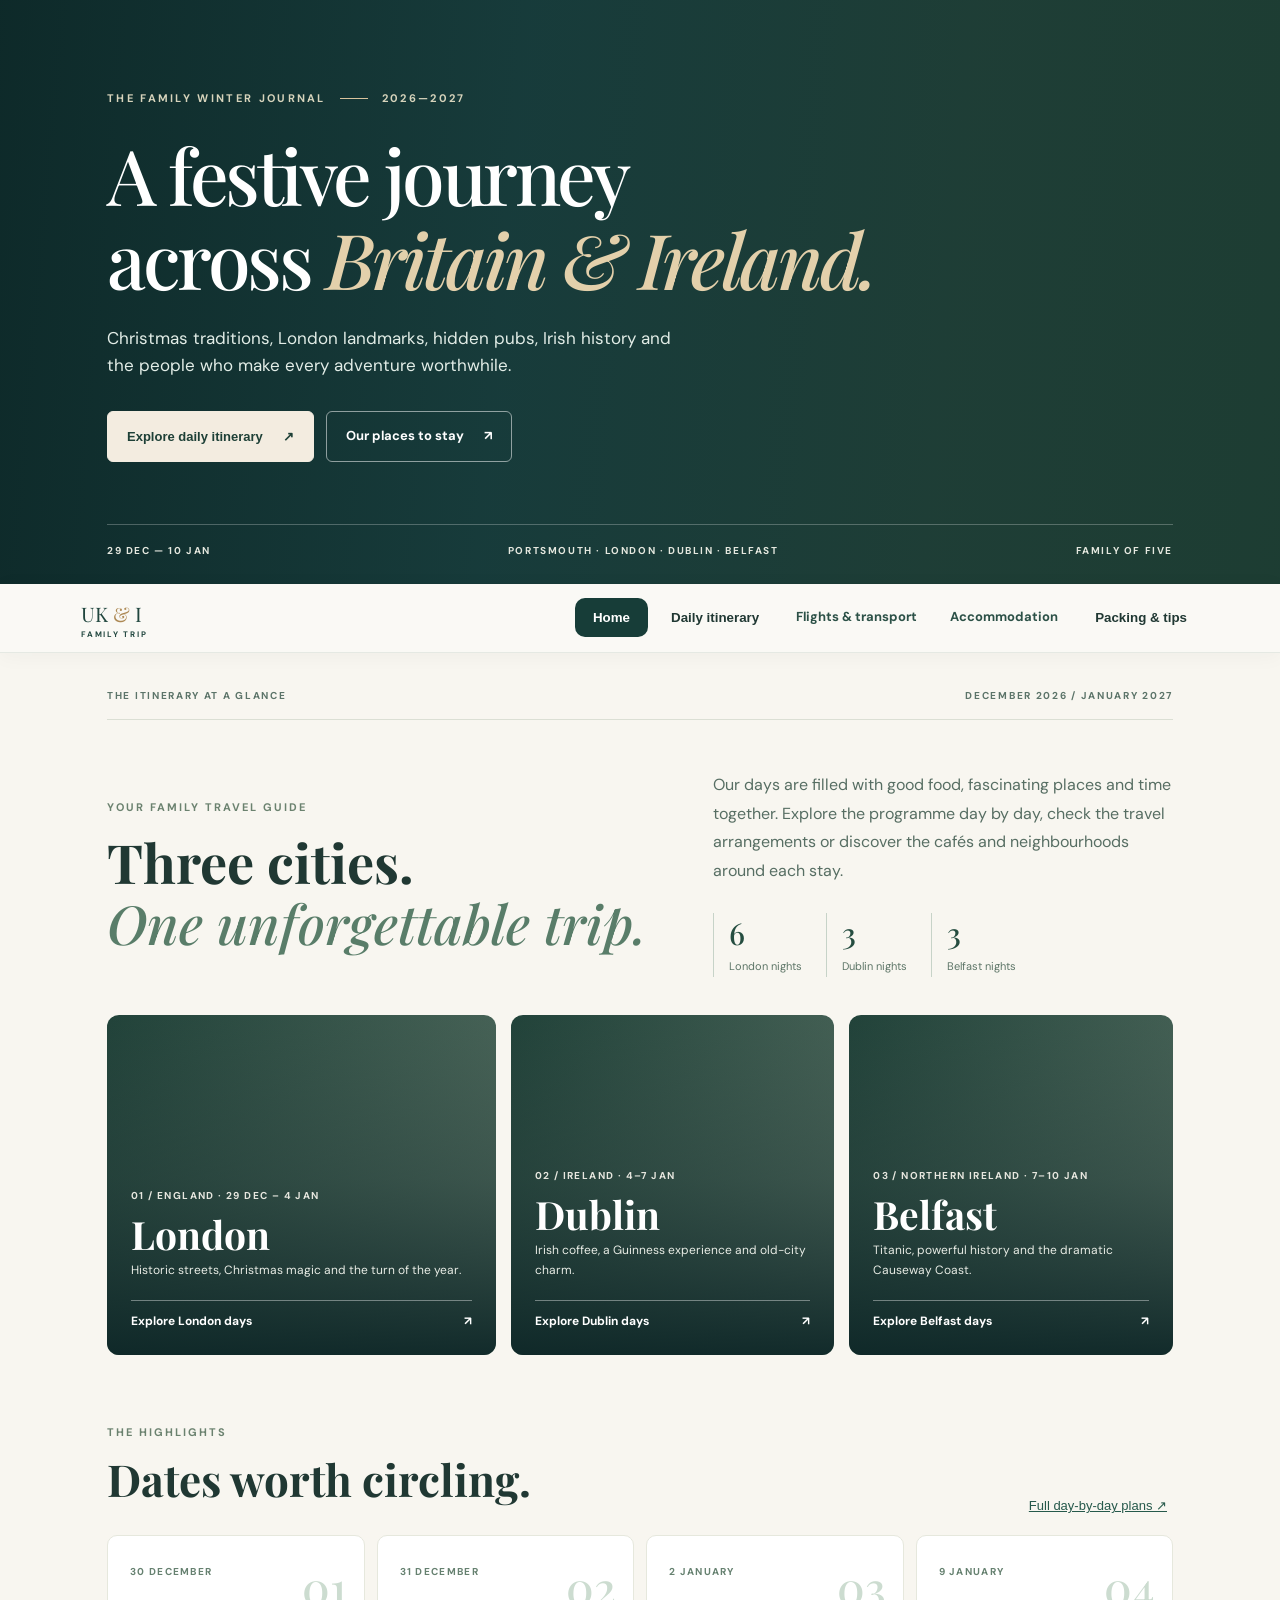
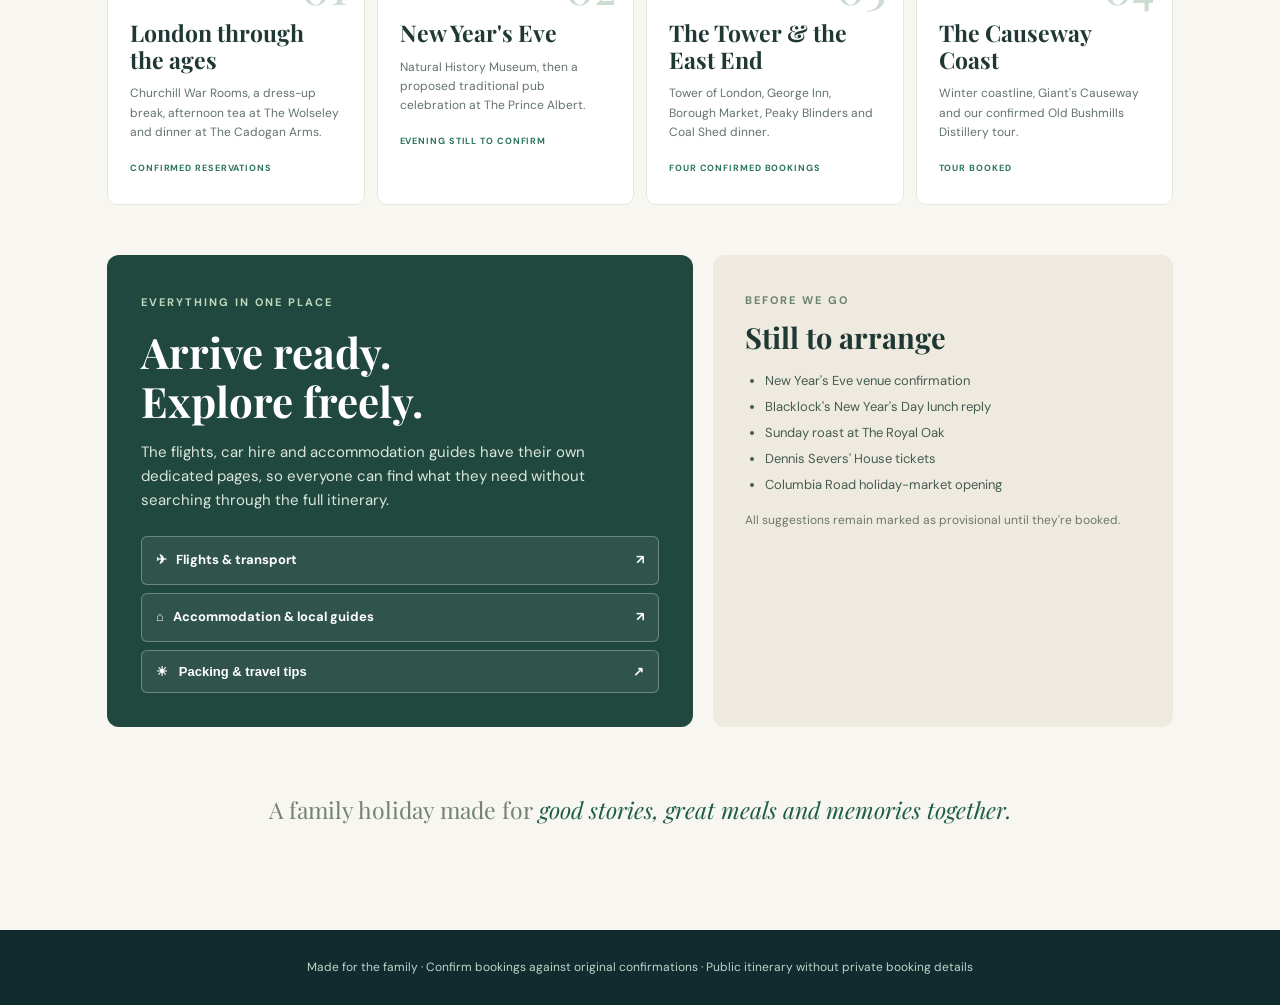
==== commit 2561b8fb: "Redesign homepage with editorial photography and link separate Flights and Accommodation pages" ====
--- a/index.html
+++ b/index.html
@@ -42,58 +42,107 @@
 .local-item a{font-size:12px;font-weight:700;color:#216759;text-decoration:none}
 .photo-caption{color:var(--muted);font-size:11px;margin:6px 0 0}
 @media(max-width:700px){.stay-columns,.local-grid{grid-template-columns:1fr}.stay-banner{height:190px}.stay-guide-body{padding:19px}.stay-banner-label{left:18px;font-size:24px}}
+
+/* Homepage redesign — editorial winter journal */
+body{background:#f8f6f0}
+.mainnav{background:#faf9f5;box-shadow:0 3px 20px #102c2e0a}
+.mainnav .container{max-width:1160px;align-items:center;gap:5px;min-width:0}
+.mainnav a.nav-page{text-decoration:none;color:#2c5147;padding:11px 14px;font-size:13px;white-space:nowrap;font-weight:700;border-radius:6px}
+.mainnav a.nav-page:hover,.mainnav button:hover{background:#edf2ed}
+.mainnav .navmark{font-family:"Playfair Display",serif;color:#20463e;font-size:20px;text-decoration:none;padding:5px 20px 5px 6px;margin-right:auto;white-space:nowrap}
+.navmark em{color:#ad8954;font-style:normal}.navmark span{display:block;font:700 8px "DM Sans",sans-serif;letter-spacing:.22em;line-height:1}
+.home-hero{padding:0;position:relative;min-height:575px;display:flex;align-items:stretch;background:#18342e;color:#fff;overflow:hidden}
+.home-hero-image{position:absolute;inset:0;background-image:linear-gradient(95deg,#0d2929ef 0%,#173c3ce8 40%,#23453c90 74%,#254b3a63 100%),url('https://images.unsplash.com/photo-1513635269975-59663e0ac1ad?w=1800&q=85');background-size:cover;background-position:center 52%}
+.home-hero-inner{width:100%;position:relative;z-index:1;padding:90px 17px 25px;display:flex;flex-direction:column;min-height:575px}
+.home-hero-kicker{font-size:11px;letter-spacing:.21em;font-weight:700;color:#d7d4bc;display:flex;align-items:center;gap:14px}
+.kicker-line{display:inline-block;width:28px;height:1px;background:#d8c39c}
+.home-hero h1{max-width:950px;font-size:clamp(43px,6vw,77px);line-height:1.1;letter-spacing:-.045em;font-weight:500;margin:24px 0}
+.home-hero h1 i{font-weight:500;color:#e3d0ab}
+.home-hero p{max-width:570px;font-size:17px;color:#e2ede7}
+.home-hero-actions{display:flex;flex-wrap:wrap;gap:12px;margin:20px 0 auto}
+.home-hero-actions button,.home-hero-actions a{display:flex;align-items:center;justify-content:space-between;gap:20px;border-radius:6px;padding:14px 19px;font-size:13px;font-weight:700;text-decoration:none;cursor:pointer}
+.home-main-action{background:#f3ece0;color:#1e4037;border:1px solid #f3ece0}
+.home-secondary-action{border:1px solid #ffffff85;color:white;background:transparent}
+.home-hero-foot{border-top:1px solid #ffffff40;margin-top:62px;padding-top:18px;display:flex;gap:20px;justify-content:space-between;flex-wrap:wrap;font-size:10px;font-weight:700;letter-spacing:.16em;color:#e5e8df}
+.opening-line{display:flex;justify-content:space-between;border-bottom:1px solid #dbdfd4;padding:0 0 15px;gap:12px;flex-wrap:wrap;color:#5c7469;letter-spacing:.17em;font-weight:700;font-size:10px}
+.home-intro-grid{display:grid;grid-template-columns:1.08fr .92fr;gap:65px;padding:51px 0 38px;align-items:center}
+.home-overline{font-size:11px;font-weight:700;letter-spacing:.18em;text-transform:uppercase;color:#6b826f}
+.home-intro-grid h2{font-size:clamp(38px,5vw,54px);line-height:1.12;margin:14px 0 0}
+.home-intro-grid h2 em{font-weight:500;color:#597d69}
+.home-intro-grid p{font-size:16px;line-height:1.8;color:#576e63}
+.home-facts{display:flex;gap:24px;padding-top:15px}
+.home-facts div{border-left:1px solid #c7d3c8;padding-left:15px}
+.home-facts strong{display:block;font:500 30px "Playfair Display",serif;color:#254d40}
+.home-facts span{font-size:11px;color:#5d7567}
+.home-destination-grid{display:grid;grid-template-columns:1.14fr .95fr .95fr;gap:15px}
+.destination-card{position:relative;height:340px;display:block;background:linear-gradient(135deg,#24463c,#6e8575);overflow:hidden;border-radius:12px;text-decoration:none;color:#fff}
+.destination-card img{position:absolute;inset:0;width:100%;height:100%;object-fit:cover;transition:transform .5s}
+.destination-card:hover img{transform:scale(1.06)}
+.destination-shade{position:absolute;inset:0;background:linear-gradient(0deg,#0b2425ed,#0b242566 52%,#0b242519)}
+.destination-content{position:absolute;bottom:0;left:0;right:0;padding:24px}
+.destination-content>span{font-size:10px;letter-spacing:.14em;font-weight:700;color:#e7e7df}
+.destination-content h3{font-size:39px;color:white;margin:6px 0 4px}
+.destination-content p{font-size:12px;color:#e8ece5;margin:0 0 20px}
+.destination-content b{display:flex;justify-content:space-between;font-size:12px;border-top:1px solid #ffffff63;padding-top:11px}
+.home-section-heading{display:flex;align-items:end;justify-content:space-between;gap:15px;margin:64px 0 21px}
+.home-section-heading h2{margin-top:11px;font-size:clamp(32px,4vw,44px)}
+.home-text-button{background:none;border:0;text-decoration:underline;color:#26594b;font-size:13px;cursor:pointer}
+.home-highlights{display:grid;grid-template-columns:repeat(4,1fr);gap:12px}
+.highlight-card{background:#fff;border:1px solid #e6e8dd;padding:22px;border-radius:10px;min-height:270px;position:relative}
+.highlight-card>span{font-size:10px;color:#668170;letter-spacing:.13em;font-weight:700}
+.highlight-icon{font:500 45px "Playfair Display",serif;color:#ccdcd0;position:absolute;top:20px;right:17px}
+.highlight-card h3{font-size:23px;margin:38px 0 11px}
+.highlight-card p{font-size:12px;color:#627369}
+.highlight-card small{font-size:9px;color:#2c755c;font-weight:700;letter-spacing:.1em}
+.home-next-grid{display:grid;grid-template-columns:1.12fr .88fr;gap:20px;margin:50px 0}
+.home-next-primary{background:#21483e;color:white;border-radius:12px;padding:34px}
+.home-next-primary .home-overline{color:#bed8be}.home-next-primary h2{color:#fff;font-size:42px;margin:15px 0}.home-next-primary p{color:#dbe6dd;max-width:520px}
+.home-quick-links{margin-top:24px;display:grid;gap:8px}
+.home-quick-links a,.home-quick-links button{padding:13px 14px;background:#ffffff12;color:white;border:1px solid #ffffff4b;border-radius:6px;text-decoration:none;text-align:left;display:flex;justify-content:space-between;cursor:pointer;font-weight:700;font-size:13px}
+.home-next-aside{background:#eeeae0;border-radius:12px;padding:32px}
+.home-next-aside h3{font-size:29px;margin:10px 0}
+.home-next-aside ul{padding-left:20px;line-height:2;color:#465b51;font-size:13px}
+.home-next-aside p{font-size:12px;color:#6d766c}
+.home-closing{text-align:center;padding:17px 0 35px;color:#718173;font:23px "Playfair Display",serif}
+.home-closing em{color:#1e5d49}
+@media(max-width:840px){.home-intro-grid{gap:26px}.home-destination-grid{grid-template-columns:repeat(2,1fr)}.destination-card:last-child{grid-column:1/-1;height:260px}.home-highlights{grid-template-columns:repeat(2,1fr)}.mainnav .navmark{margin-right:4px}}
+@media(max-width:620px){.home-hero,.home-hero-inner{min-height:535px}.home-hero-inner{padding:73px 18px 22px}.home-hero-foot{margin-top:36px;gap:10px}.home-intro-grid,.home-next-grid,.home-destination-grid{grid-template-columns:1fr}.destination-card,.destination-card:last-child{grid-column:auto;height:290px}.home-intro-grid{padding:38px 0 25px}.home-intro-grid h2{font-size:39px}.home-highlights{grid-template-columns:1fr 1fr}.highlight-card{min-height:255px;padding:17px}.highlight-card h3{font-size:20px}.home-next-primary,.home-next-aside{padding:24px}.home-next-primary h2{font-size:34px}.mainnav .container{padding:6px 11px}.mainnav .navmark{font-size:16px}.mainnav a.nav-page{font-size:12px;padding:10px}.mainnav button{font-size:12px}.home-facts{gap:13px}.home-facts span{font-size:10px}}
+@media(max-width:420px){.home-highlights{grid-template-columns:1fr}.highlight-card{min-height:175px}.highlight-card h3{margin:28px 0 8px}}
 </style></head><body>
-<header><div class="container"><div class="eyebrow">The family Christmas adventure · 2026 / 2027</div><h1>UK & Ireland<br>Holiday Journal</h1><p class="heroIntro">Portsmouth, London, Dublin and Belfast — festive traditions, history, pubs and family memories, all in one place.</p><div class="chips"><span class="chip">28 Dec – 10 Jan</span><span class="chip">London · 29 Dec – 4 Jan</span><span class="chip">Dublin · 4–7 Jan</span><span class="chip">Belfast · 7–10 Jan</span></div></div></header>
-<nav><div class="container"><button class="active" data-tab="overview">Overview</button><button data-tab="days">Daily itinerary</button><button data-tab="travel">Flights & transport</button><button data-tab="stays">Accommodation</button><button data-tab="notes">Useful notes</button></div></nav>
+<header class="home-hero">
+<div class="home-hero-image" role="img" aria-label="London's historic riverfront and skyline"></div>
+<div class="container home-hero-inner">
+<div class="home-hero-kicker">THE FAMILY WINTER JOURNAL <span class="kicker-line"></span> 2026—2027</div>
+<h1>A festive journey<br>across <i>Britain & Ireland.</i></h1>
+<p>Christmas traditions, London landmarks, hidden pubs, Irish history and the people who make every adventure worthwhile.</p>
+<div class="home-hero-actions"><button class="home-main-action" onclick="openTab('days')">Explore daily itinerary <span aria-hidden="true">↗</span></button><a class="home-secondary-action" href="./accommodation.html">Our places to stay <span aria-hidden="true">↗</span></a></div>
+<div class="home-hero-foot"><span>29 DEC — 10 JAN</span><span>PORTSMOUTH · LONDON · DUBLIN · BELFAST</span><span>FAMILY OF FIVE</span></div>
+</div></header>
+<nav class="mainnav"><div class="container"><a class="navmark" href="./index.html">UK <em>&</em> I <span>FAMILY TRIP</span></a><button class="active" data-tab="overview">Home</button><button data-tab="days">Daily itinerary</button><a class="nav-page" href="./flights.html">Flights & transport</a><a class="nav-page" href="./accommodation.html">Accommodation</a><button data-tab="notes">Packing & tips</button></div></nav>
 <main class="container">
-<section id="overview" class="panel active"><span class="tag">Our journey</span><h2>Four destinations. Two weeks of stories.</h2><p class="intro">The itinerary separates confirmed reservations from ideas so everyone knows what's fixed and what's flexible.</p><div class="cards"><div class="card city"><strong>Portsmouth</strong><span>Christmas and the Twickenham rugby outing</span></div><div class="card city"><strong>London</strong><span>Royal history, festive museums, food and New Year's Eve</span></div><div class="card city"><strong>Dublin & Belfast</strong><span>Irish coffee, Guinness, Titanic and the Causeway Coast</span></div></div><div class="two"><div class="card"><h3>Already booked</h3><p>Control Room B, Churchill War Rooms, The Wolseley, Cadogan Arms, Tower of London, The George Inn, Peaky Blinders and Coal Shed.</p><p>Also confirmed: Ireland flights, Irish Coffee Masterclass, Guinness Academy, Titanic Belfast, Hugh's tour and Bushmills.</p><button class="btn" onclick="openTab('days')">Explore each day</button></div><div class="card"><h3>Still to arrange</h3><p>New Year's Eve venue, Blacklock lunch confirmation, the Royal Oak Sunday roast and Dennis Severs' House tickets.</p><p>Check Columbia Road's 3 January opening and Christmas lights bus availability before relying on them.</p></div></div></section>
+<section id="overview" class="panel active">
+<div class="opening-line"><span>THE ITINERARY AT A GLANCE</span><span>DECEMBER 2026 / JANUARY 2027</span></div>
+<div class="home-intro-grid"><div><span class="home-overline">YOUR FAMILY TRAVEL GUIDE</span><h2>Three cities.<br><em>One unforgettable trip.</em></h2></div><div><p>Our days are filled with good food, fascinating places and time together. Explore the programme day by day, check the travel arrangements or discover the cafés and neighbourhoods around each stay.</p><div class="home-facts"><div><strong>6</strong><span>London nights</span></div><div><strong>3</strong><span>Dublin nights</span></div><div><strong>3</strong><span>Belfast nights</span></div></div></div></div>
+<div class="home-destination-grid">
+<a class="destination-card london-card" href="./index.html#days" onclick="openTab('days');renderDay(1)"><img src="https://images.unsplash.com/photo-1513635269975-59663e0ac1ad?w=1000&q=85" loading="lazy" alt="London's iconic Westminster skyline" onerror="this.style.display='none'"><div class="destination-shade"></div><div class="destination-content"><span>01 / ENGLAND · 29 DEC – 4 JAN</span><h3>London</h3><p>Historic streets, Christmas magic and the turn of the year.</p><b>Explore London days <span aria-hidden="true">↗</span></b></div></a>
+<a class="destination-card dublin-card" href="./index.html#days" onclick="openTab('days');renderDay(7)"><img src="https://images.unsplash.com/photo-1549918864-48ac978761a4?w=1000&q=85" loading="lazy" alt="Dublin city and architecture" onerror="this.style.display='none'"><div class="destination-shade"></div><div class="destination-content"><span>02 / IRELAND · 4–7 JAN</span><h3>Dublin</h3><p>Irish coffee, a Guinness experience and old-city charm.</p><b>Explore Dublin days <span aria-hidden="true">↗</span></b></div></a>
+<a class="destination-card belfast-card" href="./index.html#days" onclick="openTab('days');renderDay(10)"><img src="https://images.unsplash.com/photo-1519046904884-53103b34b206?w=1000&q=85" loading="lazy" alt="Coastal landscape on our Northern Ireland adventure" onerror="this.style.display='none'"><div class="destination-shade"></div><div class="destination-content"><span>03 / NORTHERN IRELAND · 7–10 JAN</span><h3>Belfast</h3><p>Titanic, powerful history and the dramatic Causeway Coast.</p><b>Explore Belfast days <span aria-hidden="true">↗</span></b></div></a>
+</div>
+<div class="home-section-heading"><div><span class="home-overline">THE HIGHLIGHTS</span><h2>Dates worth circling.</h2></div><button class="home-text-button" onclick="openTab('days')">Full day-by-day plans ↗</button></div>
+<div class="home-highlights">
+<div class="highlight-card"><span>30 DECEMBER</span><div class="highlight-icon">01</div><h3>London through the ages</h3><p>Churchill War Rooms, a dress-up break, afternoon tea at The Wolseley and dinner at The Cadogan Arms.</p><small>CONFIRMED RESERVATIONS</small></div>
+<div class="highlight-card"><span>31 DECEMBER</span><div class="highlight-icon">02</div><h3>New Year's Eve</h3><p>Natural History Museum, then a proposed traditional pub celebration at The Prince Albert.</p><small>EVENING STILL TO CONFIRM</small></div>
+<div class="highlight-card"><span>2 JANUARY</span><div class="highlight-icon">03</div><h3>The Tower & the East End</h3><p>Tower of London, George Inn, Borough Market, Peaky Blinders and Coal Shed dinner.</p><small>FOUR CONFIRMED BOOKINGS</small></div>
+<div class="highlight-card"><span>9 JANUARY</span><div class="highlight-icon">04</div><h3>The Causeway Coast</h3><p>Winter coastline, Giant's Causeway and our confirmed Old Bushmills Distillery tour.</p><small>TOUR BOOKED</small></div>
+</div>
+<div class="home-next-grid"><div class="home-next-primary"><span class="home-overline">EVERYTHING IN ONE PLACE</span><h2>Arrive ready.<br>Explore freely.</h2><p>The flights, car hire and accommodation guides have their own dedicated pages, so everyone can find what they need without searching through the full itinerary.</p><div class="home-quick-links"><a href="./flights.html">✈ &nbsp; Flights & transport <span>↗</span></a><a href="./accommodation.html">⌂ &nbsp; Accommodation & local guides <span>↗</span></a><button onclick="openTab('notes')">☀ &nbsp; Packing & travel tips <span>↗</span></button></div></div>
+<div class="home-next-aside"><span class="home-overline">BEFORE WE GO</span><h3>Still to arrange</h3><ul><li>New Year's Eve venue confirmation</li><li>Blacklock's New Year's Day lunch reply</li><li>Sunday roast at The Royal Oak</li><li>Dennis Severs' House tickets</li><li>Columbia Road holiday-market opening</li></ul><p>All suggestions remain marked as provisional until they're booked.</p></div></div>
+<div class="home-closing">A family holiday made for <em>good stories, great meals and memories together.</em></div>
+</section>
 <section id="days" class="panel"><span class="tag">Day-by-day journey</span><h2>Choose a day</h2><p class="intro">Each day includes a plan and suggestions for coffee, food and drinks. All times are local.</p><div id="picker" class="daypicker"></div><div id="dayview"></div></section>
 
-<section id="travel" class="panel">
-  <div class="guide-head"><div><span class="tag">Getting there and getting around</span><h2>Flights & transport</h2></div><p>Confirmed connections, hired cars and practical transfers. All times are local. Check the original airline reservations for the latest terminal and baggage information.</p></div>
-  <div class="cards">
-    <div class="card"><h3>London → Dublin</h3><p class="route-code"><b>BA830</b> · Mon 4 Jan</p><p><b>Heathrow Terminal 5</b><br>10:40 departure</p><p><b>Dublin Terminal 2</b><br>12:10 arrival</p><span class="status">Booked · five travellers · gift from Alex</span></div>
-    <div class="card"><h3>Dublin → London</h3><p class="route-code"><b>BA829</b> · Sun 10 Jan</p><p><b>Dublin Terminal 2</b><br>11:00 departure</p><p><b>Heathrow Terminal 5</b><br>12:30 arrival</p><span class="status">Booked · five travellers · gift from Alex</span></div>
-    <div class="card"><h3>International arrivals</h3><p>Karlea and Kermit are due at Heathrow on <b>25 December</b>. Tad and Lisa are due at Heathrow on <b>29 December, 11:35</b>.</p><p class="route-details">Individual airline flight numbers and any changes should be checked in the original e-tickets.</p></div>
-  </div>
-  <div class="transport-card"><h3>London · local transport</h3><p>Your family base is in <b>Battersea</b>. Use Transport for London for live routes, and allow time for connections to Westminster, Covent Garden and the East End. Central London can be busy around New Year, especially on 1 January.</p><div class="linkrow"><a href="https://tfl.gov.uk/plan-a-journey/" target="_blank" rel="noopener">Plan a London journey ↗</a><a href="https://www.heathrow.com/at-the-airport/airport-maps" target="_blank" rel="noopener">Heathrow airport maps ↗</a></div></div>
-  <div class="transport-card"><h3>Car hire · UK & Ireland</h3><p><b>London:</b> Avis, Citroën C3 Aircross or similar, 24–29 December (separate pre-trip hire).</p><p><b>Ireland:</b> Thrifty, Peugeot 5008 or similar, 7–10 January — for Dublin to Belfast, the Causeway Coast and the airport return. Check the rental pickup/drop-off details and any cross-border conditions in the contract.</p></div>
-  <div class="note"><b>Important for Sunday 10 January:</b> BA829 departs Dublin at 11:00. Returning the car from Belfast that morning requires a very early departure, with enough time for the drive, fuel, vehicle return, security and boarding.</div>
-</section>
-<section id="stays" class="panel">
-  <div class="guide-head"><div><span class="tag">Our three family bases</span><h2>Accommodation & neighbourhood guides</h2></div><p>Where we're staying, what is nearby and where to find coffee, food, pubs and landmarks. This public page shows neighbourhood information rather than private access codes or the exact London apartment address.</p></div>
-  <article class="stay-guide">
-    <div class="stay-banner"><img loading="lazy" src="https://batterseapowerstation.co.uk/content/uploads/2024/10/Battersea-Power-Station-Christmas-credit-Charlie-Round-Turner-scaled.jpg" alt="Festive Battersea Power Station, London" onerror="this.style.display='none'"><div class="stay-banner-label">London · Battersea</div></div>
-    <div class="stay-guide-body"><span class="tag">29 December – 4 January · 6 nights</span><h3>Our Battersea Airbnb</h3><p>Family accommodation in Battersea, south of the Thames, with Battersea Park, riverside neighbourhoods and good connections to central London. Check-in is planned from <b>15:00 on 29 December</b>. The exact address is shared privately.</p><p class="photo-caption">Photo: Battersea Power Station neighbourhood landmark — not the Airbnb property.</p>
-    <div class="stay-columns">
-      <div class="stay-feature"><h4>☕ Coffee & breakfast</h4><p>WatchHouse at Battersea Power Station, Dishoom breakfast naans and cafés around Battersea Square. Local coffee options may have reduced holiday hours.</p></div>
-      <div class="stay-feature"><h4>🍴 Food nearby</h4><p>Dishoom Battersea for sharing plates, Arcade Battersea for plenty of choices and Fiume for Italian riverside dining. All remain dinner options on arrival day.</p></div>
-      <div class="stay-feature"><h4>🍸 Drinks & pubs</h4><p><b>Control Room B:</b> confirmed table for five, 29 December 18:00–20:00. <b>The Prince Albert:</b> preferred New Year's Eve venue but still awaiting confirmation. The Surprise in Chelsea is another pub option.</p></div>
-      <div class="stay-feature"><h4>🌳 Nearby highlights</h4><p>Battersea Park, Battersea Power Station, riverside walks, Lift 109 and festive installations. <b>MG&Co. / Matilda Goad</b> in Belgravia is a priority shopping detour on 29 December, timing permitting.</p></div>
-    </div><div class="linkrow"><a href="https://www.google.com/maps/search/?api=1&query=Battersea+Power+Station+London" target="_blank" rel="noopener">Explore Battersea map ↗</a><a href="https://batterseapowerstation.co.uk/" target="_blank" rel="noopener">Battersea Power Station ↗</a></div></div>
-  </article>
-  <article class="stay-guide">
-    <div class="stay-banner"><img loading="lazy" src="https://www.pointahotels.com/media/gm3cp2zf/dublin_liberties_edited-2.jpg?height=800&amp;rmode=boxpad&amp;v=1dc2ed5a2c1e4c0" alt="Point A Hotel Dublin The Liberties exterior" onerror="this.style.display='none'"><div class="stay-banner-label">Dublin · The Liberties</div></div>
-    <div class="stay-guide-body"><span class="tag">4–7 January · 3 nights · 3 rooms</span><h3>Point A Hotel Dublin Liberties</h3><p>A modern hotel in the historic Liberties district, well placed for Dublin's old city, the Guinness Storehouse and a range of independent cafés and traditional pubs.</p><p class="photo-caption">Photo: Point A Hotels official property image.</p>
-    <div class="stay-columns">
-      <div class="stay-feature"><h4>☕ Coffee & breakfast</h4><p>Two Pups on Francis Street, The Fumbally and Groundstate Coffee. Breakfast inclusion at the hotel depends on the booked room rate.</p></div>
-      <div class="stay-feature"><h4>🍴 Food nearby</h4><p>Explore the Liberties and nearby city centre for casual lunches and traditional Irish dining. Dublin's central restaurant and pub areas are within reach.</p></div>
-      <div class="stay-feature"><h4>🍸 Drinks & pubs</h4><p>Traditional pubs around the Liberties and the city centre. Guinness Storehouse Academy is booked for 5 January at <b>15:00</b>.</p></div>
-      <div class="stay-feature"><h4>🏛️ Sights & connections</h4><p>St Patrick's Cathedral, Christ Church Cathedral, Dublin Castle and the Guinness Storehouse. The Irish Coffee Masterclass is booked on 4 January at <b>16:00</b>.</p></div>
-    </div><div class="linkrow"><a href="https://www.google.com/maps/search/?api=1&query=Point+A+Hotel+Dublin+The+Liberties" target="_blank" rel="noopener">Explore hotel neighbourhood ↗</a><a href="https://www.pointahotels.com/our-hotels/dublin-the-liberties/" target="_blank" rel="noopener">Official hotel website ↗</a></div></div>
-  </article>
-  <article class="stay-guide">
-    <div class="stay-banner"><img loading="lazy" src="https://www.cunard.com/content/dam/cunard/inventory-assets/ports/BFS/BFS.jpg" alt="Belfast City Hall landmark" onerror="this.style.display='none'"><div class="stay-banner-label">Belfast · City Hall</div></div>
-    <div class="stay-guide-body"><span class="tag">7–10 January · 3 nights</span><h3>Central Belfast Apartments · City Hall area</h3><p>Our apartment base in central Belfast, convenient for City Hall, the Linen Quarter and the Cathedral Quarter. The exact apartment entrance and parking instructions are held in the private booking confirmation.</p><p class="photo-caption">Photo: Belfast City Hall landmark — not the apartment.</p>
-    <div class="stay-columns">
-      <div class="stay-feature"><h4>☕ Coffee & breakfast</h4><p>Established Coffee in the Cathedral Quarter, The Pocket and neighbourhood cafés around City Hall. Allow time for a breakfast stop before heading out.</p></div>
-      <div class="stay-feature"><h4>🍴 Food nearby</h4><p>Restaurants around City Hall and the Cathedral Quarter offer good choices for evening meals. Keep the final evening uncomplicated ahead of the early departure.</p></div>
-      <div class="stay-feature"><h4>🍺 Historic pubs</h4><p>Traditional Belfast pubs and live music around the Cathedral Quarter and city centre. Check opening times before making a special trip in early January.</p></div>
-      <div class="stay-feature"><h4>🏛️ Sights & connections</h4><p>Belfast City Hall, St George's Market and Titanic Quarter. Titanic Belfast is booked on 7 January at <b>15:00</b>; Hugh's Black Cab Tour is on 8 January at <b>10:00</b>.</p></div>
-    </div><div class="linkrow"><a href="https://www.google.com/maps/search/?api=1&query=Belfast+City+Hall" target="_blank" rel="noopener">Explore City Hall neighbourhood ↗</a><a href="https://visitbelfast.com/" target="_blank" rel="noopener">Visit Belfast ↗</a></div></div>
-  </article>
-  <div class="note"><b>Family sharing:</b> This website is public. Booking references, contact information, ticket barcodes and precise accommodation access details are intentionally excluded. Restaurants and local attractions are recommendations unless labelled as booked; seasonal opening times need confirming.</div>
-</section>
+
+
 <section id="notes" class="panel"><span class="tag">Before you go</span><h2>Helpful information</h2><div class="two"><div class="card"><h3>What to pack</h3><p>Waterproof coat, comfortable shoes, warm knitwear, gloves and scarf. Take grippy footwear for the Giant's Causeway and extra layers for Twickenham and any open-top bus tour.</p></div><div class="card"><h3>Dress-up days</h3><p>30 December: change at the Airbnb before afternoon tea at The Wolseley. 31 December: smart-casual NYE outfit. 2 January: smart comfortable clothes or subtle Peaky Blinders-inspired style.</p></div><div class="card"><h3>Places to explore</h3><p>Covent Garden, Soho, Southwark and Shoreditch have optional cafés, shops, pubs and restaurants embedded in the daily itinerary.</p></div><div class="card"><h3>Useful links</h3><p><a class="link" href="https://tfl.gov.uk/" target="_blank" rel="noopener">Transport for London</a></p><p><a class="link" href="https://www.irishrail.ie/" target="_blank" rel="noopener">Irish Rail</a></p><p><a class="link" href="https://www.metoffice.gov.uk/" target="_blank" rel="noopener">Met Office</a></p></div></div></section>
 </main><footer>Made for the family · Confirm bookings against original confirmations · Public itinerary without private booking details</footer>
 <script>
@@ -112,5 +161,5 @@
  picker.querySelector('.active').scrollIntoView({inline:'nearest',block:'nearest'});
 }
 function openTab(id){document.querySelectorAll('.panel').forEach(p=>p.classList.toggle('active',p.id===id));document.querySelectorAll('nav button').forEach(b=>b.classList.toggle('active',b.dataset.tab===id));}
-document.querySelectorAll('nav button').forEach(b=>b.addEventListener('click',()=>openTab(b.dataset.tab)));renderDay(0);
+document.querySelectorAll('nav button').forEach(b=>b.addEventListener('click',()=>openTab(b.dataset.tab)));renderDay(0);if(location.hash==='#days')openTab('days');if(location.hash==='#notes')openTab('notes');
 </script></body></html>
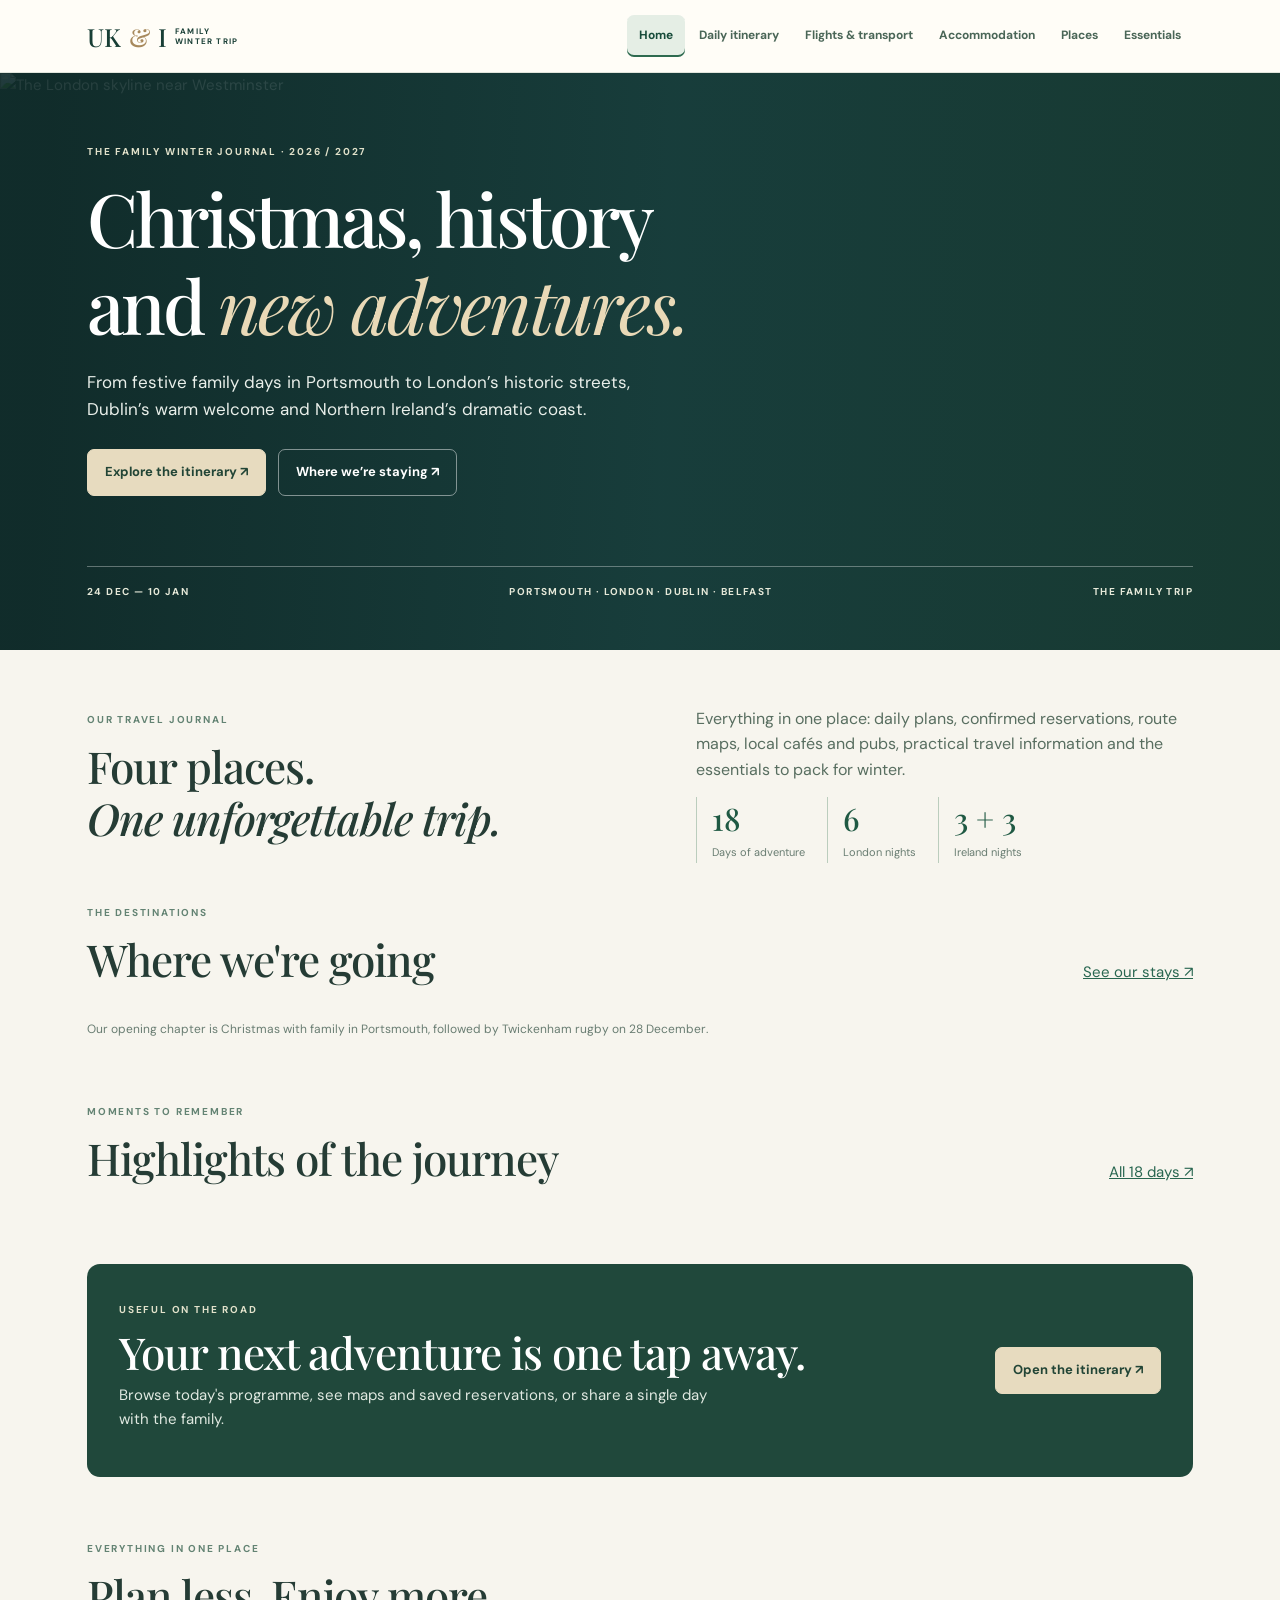
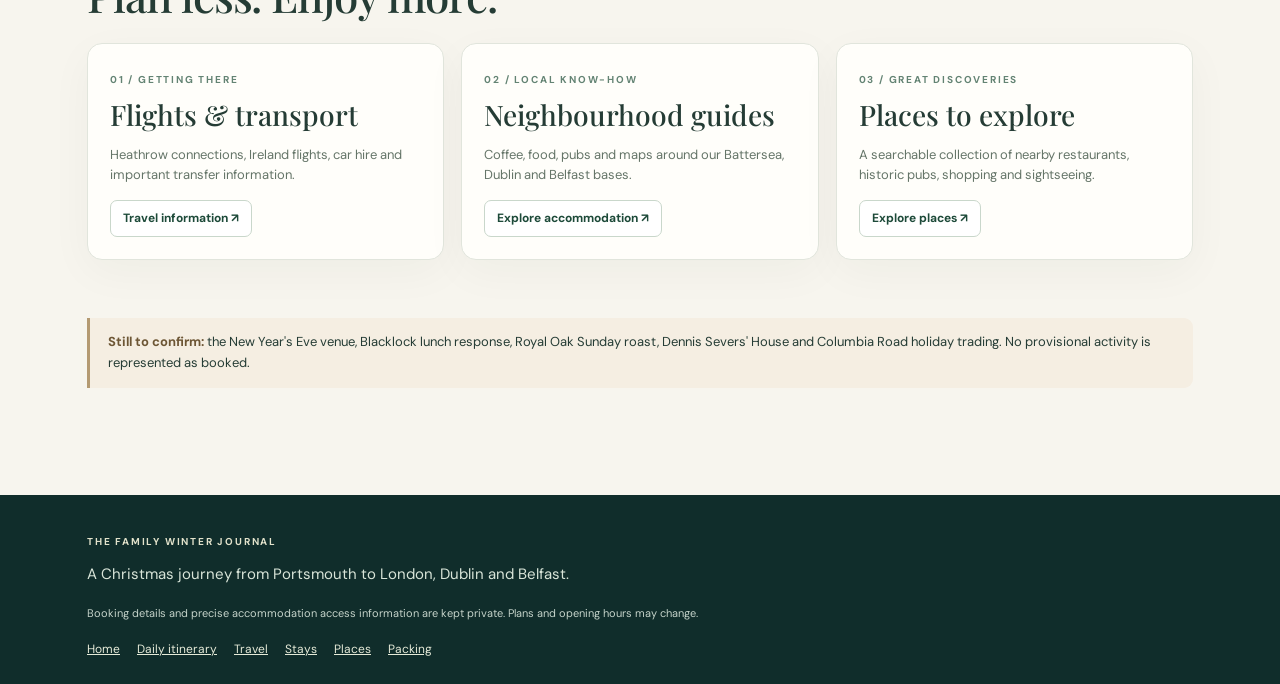
==== commit f003355d: "Refresh index.html with unified family travel design" ====
--- a/index.html
+++ b/index.html
@@ -1,165 +1,10 @@
-<!doctype html>
-<html lang="en"><head><meta charset="utf-8"><meta name="viewport" content="width=device-width,initial-scale=1">
-<title>UK & Ireland · Family Christmas Trip 2026–27</title>
-<meta name="description" content="Our family Christmas and New Year travel itinerary for London, Dublin and Belfast.">
-<link rel="preconnect" href="https://fonts.googleapis.com">
-<link href="https://fonts.googleapis.com/css2?family=DM+Sans:wght@400;500;600;700&family=Playfair+Display:wght@500;600;700&display=swap" rel="stylesheet">
-<style>
-:root{--green:#173d38;--deep:#102c2e;--cream:#f8f6f0;--ink:#203833;--muted:#667872;--gold:#b9985e;--line:#e5e9e3}
-*{box-sizing:border-box}body{margin:0;background:var(--cream);color:var(--ink);font:15px/1.6 "DM Sans",sans-serif}h1,h2,h3{font-family:"Playfair Display",Georgia,serif;line-height:1.15}h1{font-size:clamp(42px,6.5vw,74px);font-weight:500;margin:10px 0 18px}h2{font-size:clamp(27px,4vw,39px);margin:6px 0 10px}h3{font-size:22px;margin:0 0 10px}p{margin:0 0 12px}
-header{background:linear-gradient(115deg,#0f302e,#2f6252);color:white;padding:46px 20px 62px}.container{max-width:1100px;margin:auto}.eyebrow{text-transform:uppercase;letter-spacing:.2em;font-size:11px;color:#c0ddc9;font-weight:700}.heroIntro{font-size:17px;color:#dbebe3;max-width:640px}.chips{display:flex;gap:9px;flex-wrap:wrap;margin-top:25px}.chip{border:1px solid #ffffff60;border-radius:30px;padding:7px 12px;font-size:12px}
-nav{background:#fff;border-bottom:1px solid var(--line);position:sticky;top:0;z-index:10}nav .container{display:flex;gap:4px;overflow-x:auto;padding:9px 15px}nav button{border:0;border-radius:10px;padding:12px 18px;background:transparent;color:var(--ink);font-weight:700;white-space:nowrap;cursor:pointer}nav button.active{background:var(--green);color:white}
-main{padding:35px 17px 70px}.panel{display:none}.panel.active{display:block}.intro{color:var(--muted);max-width:780px}.cards{display:grid;grid-template-columns:repeat(3,1fr);gap:15px;margin:24px 0}.card{background:white;border:1px solid var(--line);padding:24px;border-radius:16px}.city{background:linear-gradient(135deg,#17473c,#426e58);color:white;min-height:190px;display:flex;flex-direction:column;justify-content:end}.city strong{font:30px "Playfair Display",serif}.city span{font-size:12px;color:#d6e7df}.daypicker{display:flex;overflow-x:auto;gap:9px;padding:12px 0 22px}.daypicker button{border:1px solid var(--line);border-radius:12px;min-width:74px;padding:11px 12px;background:#fff;color:var(--ink);cursor:pointer}.daypicker button strong,.daypicker button small{display:block}.daypicker button strong{font-size:18px}.daypicker button.active{background:var(--green);color:white}
-.dayHero{height:300px;border-radius:20px 20px 0 0;position:relative;overflow:hidden;background:radial-gradient(circle at 70% 34%,#527f6e,#173d38 56%,#0f292b);display:flex;align-items:flex-end;color:white}.dayHero img{width:100%;height:100%;position:absolute;inset:0;object-fit:cover}.dayHero:after{content:'';position:absolute;inset:0;background:linear-gradient(0deg,#0f2b2cde,transparent 85%)}.heroIcon{font-size:118px;position:absolute;right:7%;top:16%;opacity:.33}.dayCaption{position:relative;z-index:1;padding:27px}.dayCaption h2{margin:2px 0 8px}.dayCaption p{margin:0;color:#e9f1ec}.dayContent{background:#fff;border:1px solid var(--line);border-top:0;padding:28px;border-radius:0 0 20px 20px}.activity{display:grid;grid-template-columns:100px 1fr;gap:12px;padding:16px 0;border-bottom:1px solid var(--line)}.activity:last-child{border:0}.time{font-weight:700;color:#227168}.status{display:inline-block;border-radius:20px;background:#e9f2ed;color:#296553;font-size:11px;font-weight:700;padding:3px 9px;margin-top:7px}.status.proposed{background:#fff1dc;color:#956e26}.activity p{color:var(--muted);font-size:13px;margin:3px 0}.recommend{display:grid;grid-template-columns:repeat(3,1fr);gap:12px;margin-top:22px}.recommend>div{border-radius:12px;background:#f1f6f2;padding:15px}.recommend span{display:block;font-size:11px;text-transform:uppercase;letter-spacing:.13em;font-weight:700;color:#327268;margin-bottom:6px}
-.note{background:#fffaf0;border-left:4px solid var(--gold);border-radius:4px 12px 12px 4px;padding:16px;margin-top:20px}.tag{font-size:12px;letter-spacing:.12em;text-transform:uppercase;font-weight:700;color:#6c8b78}.two{display:grid;grid-template-columns:repeat(2,1fr);gap:18px}.link{color:#1d7167;font-weight:700;text-decoration:none}.btn{background:var(--green);color:white;border:0;border-radius:10px;padding:11px 16px;cursor:pointer;font-weight:700}footer{background:var(--deep);color:#bfd4ca;text-align:center;padding:28px;font-size:12px}
-@media(max-width:690px){.cards,.recommend,.two{grid-template-columns:1fr}.dayHero{height:245px}.dayCaption{padding:19px}.dayContent{padding:19px}.activity{grid-template-columns:74px 1fr}.heroIcon{font-size:80px}nav button{padding:10px 12px}}
-
-/* Dedicated travel and accommodation guides */
-.guide-head{display:flex;flex-wrap:wrap;align-items:flex-end;gap:16px;justify-content:space-between;margin-bottom:20px}
-.guide-head p{max-width:750px;color:var(--muted)}
-.stay-guide{margin:20px 0 28px;background:white;border:1px solid var(--line);border-radius:20px;overflow:hidden}
-.stay-banner{height:240px;background:linear-gradient(115deg,#254d49,#728777);position:relative}
-.stay-banner img{display:block;width:100%;height:100%;object-fit:cover}
-.stay-banner:after{content:'';position:absolute;inset:0;background:linear-gradient(0deg,#102c2eb5,transparent 75%);pointer-events:none}
-.stay-banner-label{position:absolute;left:24px;bottom:19px;color:white;z-index:1;font-family:"Playfair Display",Georgia,serif;font-size:28px}
-.stay-guide-body{padding:26px}
-.stay-columns{display:grid;grid-template-columns:repeat(2,minmax(0,1fr));gap:14px;margin-top:21px}
-.stay-feature{background:#f5f7f2;border:1px solid #e4eade;border-radius:13px;padding:17px}
-.stay-feature h4{margin:0 0 7px;font-size:13px;text-transform:uppercase;letter-spacing:.12em;color:#316858}
-.stay-feature p{font-size:13px;color:var(--ink);margin:0}
-.stay-meta{font-size:13px;color:var(--muted);margin:10px 0}
-.linkrow{display:flex;gap:10px;flex-wrap:wrap;margin-top:18px}
-.linkrow a{border:1px solid #cfdbd1;border-radius:9px;padding:8px 12px;text-decoration:none;color:#245f52;font-weight:700;font-size:13px}
-.transport-card{border:1px solid var(--line);background:#fff;border-radius:14px;padding:20px;margin:15px 0}
-.transport-card .route-code{font-size:21px;font-weight:700;color:#2a594f}
-.transport-card .route-details{color:var(--muted);font-size:13px}
-.transport-badge{border-radius:20px;background:#e5f2e8;color:#27644b;padding:3px 10px;font-size:11px;font-weight:700}
-.local-discoveries{margin-top:27px;border-top:1px solid var(--line);padding-top:24px}
-.local-grid{display:grid;grid-template-columns:repeat(2,minmax(0,1fr));gap:12px}
-.local-item{border:1px solid var(--line);background:#fff;border-radius:12px;padding:16px}
-.local-item small{display:block;text-transform:uppercase;letter-spacing:.11em;color:#487262;font-size:10px;font-weight:700;margin-bottom:4px}
-.local-item b{display:block;margin-bottom:4px}.local-item p{color:var(--muted);font-size:13px;margin-bottom:8px}
-.local-item a{font-size:12px;font-weight:700;color:#216759;text-decoration:none}
-.photo-caption{color:var(--muted);font-size:11px;margin:6px 0 0}
-@media(max-width:700px){.stay-columns,.local-grid{grid-template-columns:1fr}.stay-banner{height:190px}.stay-guide-body{padding:19px}.stay-banner-label{left:18px;font-size:24px}}
-
-/* Homepage redesign — editorial winter journal */
-body{background:#f8f6f0}
-.mainnav{background:#faf9f5;box-shadow:0 3px 20px #102c2e0a}
-.mainnav .container{max-width:1160px;align-items:center;gap:5px;min-width:0}
-.mainnav a.nav-page{text-decoration:none;color:#2c5147;padding:11px 14px;font-size:13px;white-space:nowrap;font-weight:700;border-radius:6px}
-.mainnav a.nav-page:hover,.mainnav button:hover{background:#edf2ed}
-.mainnav .navmark{font-family:"Playfair Display",serif;color:#20463e;font-size:20px;text-decoration:none;padding:5px 20px 5px 6px;margin-right:auto;white-space:nowrap}
-.navmark em{color:#ad8954;font-style:normal}.navmark span{display:block;font:700 8px "DM Sans",sans-serif;letter-spacing:.22em;line-height:1}
-.home-hero{padding:0;position:relative;min-height:575px;display:flex;align-items:stretch;background:#18342e;color:#fff;overflow:hidden}
-.home-hero-image{position:absolute;inset:0;background-image:linear-gradient(95deg,#0d2929ef 0%,#173c3ce8 40%,#23453c90 74%,#254b3a63 100%),url('https://images.unsplash.com/photo-1513635269975-59663e0ac1ad?w=1800&q=85');background-size:cover;background-position:center 52%}
-.home-hero-inner{width:100%;position:relative;z-index:1;padding:90px 17px 25px;display:flex;flex-direction:column;min-height:575px}
-.home-hero-kicker{font-size:11px;letter-spacing:.21em;font-weight:700;color:#d7d4bc;display:flex;align-items:center;gap:14px}
-.kicker-line{display:inline-block;width:28px;height:1px;background:#d8c39c}
-.home-hero h1{max-width:950px;font-size:clamp(43px,6vw,77px);line-height:1.1;letter-spacing:-.045em;font-weight:500;margin:24px 0}
-.home-hero h1 i{font-weight:500;color:#e3d0ab}
-.home-hero p{max-width:570px;font-size:17px;color:#e2ede7}
-.home-hero-actions{display:flex;flex-wrap:wrap;gap:12px;margin:20px 0 auto}
-.home-hero-actions button,.home-hero-actions a{display:flex;align-items:center;justify-content:space-between;gap:20px;border-radius:6px;padding:14px 19px;font-size:13px;font-weight:700;text-decoration:none;cursor:pointer}
-.home-main-action{background:#f3ece0;color:#1e4037;border:1px solid #f3ece0}
-.home-secondary-action{border:1px solid #ffffff85;color:white;background:transparent}
-.home-hero-foot{border-top:1px solid #ffffff40;margin-top:62px;padding-top:18px;display:flex;gap:20px;justify-content:space-between;flex-wrap:wrap;font-size:10px;font-weight:700;letter-spacing:.16em;color:#e5e8df}
-.opening-line{display:flex;justify-content:space-between;border-bottom:1px solid #dbdfd4;padding:0 0 15px;gap:12px;flex-wrap:wrap;color:#5c7469;letter-spacing:.17em;font-weight:700;font-size:10px}
-.home-intro-grid{display:grid;grid-template-columns:1.08fr .92fr;gap:65px;padding:51px 0 38px;align-items:center}
-.home-overline{font-size:11px;font-weight:700;letter-spacing:.18em;text-transform:uppercase;color:#6b826f}
-.home-intro-grid h2{font-size:clamp(38px,5vw,54px);line-height:1.12;margin:14px 0 0}
-.home-intro-grid h2 em{font-weight:500;color:#597d69}
-.home-intro-grid p{font-size:16px;line-height:1.8;color:#576e63}
-.home-facts{display:flex;gap:24px;padding-top:15px}
-.home-facts div{border-left:1px solid #c7d3c8;padding-left:15px}
-.home-facts strong{display:block;font:500 30px "Playfair Display",serif;color:#254d40}
-.home-facts span{font-size:11px;color:#5d7567}
-.home-destination-grid{display:grid;grid-template-columns:1.14fr .95fr .95fr;gap:15px}
-.destination-card{position:relative;height:340px;display:block;background:linear-gradient(135deg,#24463c,#6e8575);overflow:hidden;border-radius:12px;text-decoration:none;color:#fff}
-.destination-card img{position:absolute;inset:0;width:100%;height:100%;object-fit:cover;transition:transform .5s}
-.destination-card:hover img{transform:scale(1.06)}
-.destination-shade{position:absolute;inset:0;background:linear-gradient(0deg,#0b2425ed,#0b242566 52%,#0b242519)}
-.destination-content{position:absolute;bottom:0;left:0;right:0;padding:24px}
-.destination-content>span{font-size:10px;letter-spacing:.14em;font-weight:700;color:#e7e7df}
-.destination-content h3{font-size:39px;color:white;margin:6px 0 4px}
-.destination-content p{font-size:12px;color:#e8ece5;margin:0 0 20px}
-.destination-content b{display:flex;justify-content:space-between;font-size:12px;border-top:1px solid #ffffff63;padding-top:11px}
-.home-section-heading{display:flex;align-items:end;justify-content:space-between;gap:15px;margin:64px 0 21px}
-.home-section-heading h2{margin-top:11px;font-size:clamp(32px,4vw,44px)}
-.home-text-button{background:none;border:0;text-decoration:underline;color:#26594b;font-size:13px;cursor:pointer}
-.home-highlights{display:grid;grid-template-columns:repeat(4,1fr);gap:12px}
-.highlight-card{background:#fff;border:1px solid #e6e8dd;padding:22px;border-radius:10px;min-height:270px;position:relative}
-.highlight-card>span{font-size:10px;color:#668170;letter-spacing:.13em;font-weight:700}
-.highlight-icon{font:500 45px "Playfair Display",serif;color:#ccdcd0;position:absolute;top:20px;right:17px}
-.highlight-card h3{font-size:23px;margin:38px 0 11px}
-.highlight-card p{font-size:12px;color:#627369}
-.highlight-card small{font-size:9px;color:#2c755c;font-weight:700;letter-spacing:.1em}
-.home-next-grid{display:grid;grid-template-columns:1.12fr .88fr;gap:20px;margin:50px 0}
-.home-next-primary{background:#21483e;color:white;border-radius:12px;padding:34px}
-.home-next-primary .home-overline{color:#bed8be}.home-next-primary h2{color:#fff;font-size:42px;margin:15px 0}.home-next-primary p{color:#dbe6dd;max-width:520px}
-.home-quick-links{margin-top:24px;display:grid;gap:8px}
-.home-quick-links a,.home-quick-links button{padding:13px 14px;background:#ffffff12;color:white;border:1px solid #ffffff4b;border-radius:6px;text-decoration:none;text-align:left;display:flex;justify-content:space-between;cursor:pointer;font-weight:700;font-size:13px}
-.home-next-aside{background:#eeeae0;border-radius:12px;padding:32px}
-.home-next-aside h3{font-size:29px;margin:10px 0}
-.home-next-aside ul{padding-left:20px;line-height:2;color:#465b51;font-size:13px}
-.home-next-aside p{font-size:12px;color:#6d766c}
-.home-closing{text-align:center;padding:17px 0 35px;color:#718173;font:23px "Playfair Display",serif}
-.home-closing em{color:#1e5d49}
-@media(max-width:840px){.home-intro-grid{gap:26px}.home-destination-grid{grid-template-columns:repeat(2,1fr)}.destination-card:last-child{grid-column:1/-1;height:260px}.home-highlights{grid-template-columns:repeat(2,1fr)}.mainnav .navmark{margin-right:4px}}
-@media(max-width:620px){.home-hero,.home-hero-inner{min-height:535px}.home-hero-inner{padding:73px 18px 22px}.home-hero-foot{margin-top:36px;gap:10px}.home-intro-grid,.home-next-grid,.home-destination-grid{grid-template-columns:1fr}.destination-card,.destination-card:last-child{grid-column:auto;height:290px}.home-intro-grid{padding:38px 0 25px}.home-intro-grid h2{font-size:39px}.home-highlights{grid-template-columns:1fr 1fr}.highlight-card{min-height:255px;padding:17px}.highlight-card h3{font-size:20px}.home-next-primary,.home-next-aside{padding:24px}.home-next-primary h2{font-size:34px}.mainnav .container{padding:6px 11px}.mainnav .navmark{font-size:16px}.mainnav a.nav-page{font-size:12px;padding:10px}.mainnav button{font-size:12px}.home-facts{gap:13px}.home-facts span{font-size:10px}}
-@media(max-width:420px){.home-highlights{grid-template-columns:1fr}.highlight-card{min-height:175px}.highlight-card h3{margin:28px 0 8px}}
-</style></head><body>
-<header class="home-hero">
-<div class="home-hero-image" role="img" aria-label="London's historic riverfront and skyline"></div>
-<div class="container home-hero-inner">
-<div class="home-hero-kicker">THE FAMILY WINTER JOURNAL <span class="kicker-line"></span> 2026—2027</div>
-<h1>A festive journey<br>across <i>Britain & Ireland.</i></h1>
-<p>Christmas traditions, London landmarks, hidden pubs, Irish history and the people who make every adventure worthwhile.</p>
-<div class="home-hero-actions"><button class="home-main-action" onclick="openTab('days')">Explore daily itinerary <span aria-hidden="true">↗</span></button><a class="home-secondary-action" href="./accommodation.html">Our places to stay <span aria-hidden="true">↗</span></a></div>
-<div class="home-hero-foot"><span>29 DEC — 10 JAN</span><span>PORTSMOUTH · LONDON · DUBLIN · BELFAST</span><span>FAMILY OF FIVE</span></div>
-</div></header>
-<nav class="mainnav"><div class="container"><a class="navmark" href="./index.html">UK <em>&</em> I <span>FAMILY TRIP</span></a><button class="active" data-tab="overview">Home</button><button data-tab="days">Daily itinerary</button><a class="nav-page" href="./flights.html">Flights & transport</a><a class="nav-page" href="./accommodation.html">Accommodation</a><button data-tab="notes">Packing & tips</button></div></nav>
-<main class="container">
-<section id="overview" class="panel active">
-<div class="opening-line"><span>THE ITINERARY AT A GLANCE</span><span>DECEMBER 2026 / JANUARY 2027</span></div>
-<div class="home-intro-grid"><div><span class="home-overline">YOUR FAMILY TRAVEL GUIDE</span><h2>Three cities.<br><em>One unforgettable trip.</em></h2></div><div><p>Our days are filled with good food, fascinating places and time together. Explore the programme day by day, check the travel arrangements or discover the cafés and neighbourhoods around each stay.</p><div class="home-facts"><div><strong>6</strong><span>London nights</span></div><div><strong>3</strong><span>Dublin nights</span></div><div><strong>3</strong><span>Belfast nights</span></div></div></div></div>
-<div class="home-destination-grid">
-<a class="destination-card london-card" href="./index.html#days" onclick="openTab('days');renderDay(1)"><img src="https://images.unsplash.com/photo-1513635269975-59663e0ac1ad?w=1000&q=85" loading="lazy" alt="London's iconic Westminster skyline" onerror="this.style.display='none'"><div class="destination-shade"></div><div class="destination-content"><span>01 / ENGLAND · 29 DEC – 4 JAN</span><h3>London</h3><p>Historic streets, Christmas magic and the turn of the year.</p><b>Explore London days <span aria-hidden="true">↗</span></b></div></a>
-<a class="destination-card dublin-card" href="./index.html#days" onclick="openTab('days');renderDay(7)"><img src="https://images.unsplash.com/photo-1549918864-48ac978761a4?w=1000&q=85" loading="lazy" alt="Dublin city and architecture" onerror="this.style.display='none'"><div class="destination-shade"></div><div class="destination-content"><span>02 / IRELAND · 4–7 JAN</span><h3>Dublin</h3><p>Irish coffee, a Guinness experience and old-city charm.</p><b>Explore Dublin days <span aria-hidden="true">↗</span></b></div></a>
-<a class="destination-card belfast-card" href="./index.html#days" onclick="openTab('days');renderDay(10)"><img src="https://images.unsplash.com/photo-1519046904884-53103b34b206?w=1000&q=85" loading="lazy" alt="Coastal landscape on our Northern Ireland adventure" onerror="this.style.display='none'"><div class="destination-shade"></div><div class="destination-content"><span>03 / NORTHERN IRELAND · 7–10 JAN</span><h3>Belfast</h3><p>Titanic, powerful history and the dramatic Causeway Coast.</p><b>Explore Belfast days <span aria-hidden="true">↗</span></b></div></a>
-</div>
-<div class="home-section-heading"><div><span class="home-overline">THE HIGHLIGHTS</span><h2>Dates worth circling.</h2></div><button class="home-text-button" onclick="openTab('days')">Full day-by-day plans ↗</button></div>
-<div class="home-highlights">
-<div class="highlight-card"><span>30 DECEMBER</span><div class="highlight-icon">01</div><h3>London through the ages</h3><p>Churchill War Rooms, a dress-up break, afternoon tea at The Wolseley and dinner at The Cadogan Arms.</p><small>CONFIRMED RESERVATIONS</small></div>
-<div class="highlight-card"><span>31 DECEMBER</span><div class="highlight-icon">02</div><h3>New Year's Eve</h3><p>Natural History Museum, then a proposed traditional pub celebration at The Prince Albert.</p><small>EVENING STILL TO CONFIRM</small></div>
-<div class="highlight-card"><span>2 JANUARY</span><div class="highlight-icon">03</div><h3>The Tower & the East End</h3><p>Tower of London, George Inn, Borough Market, Peaky Blinders and Coal Shed dinner.</p><small>FOUR CONFIRMED BOOKINGS</small></div>
-<div class="highlight-card"><span>9 JANUARY</span><div class="highlight-icon">04</div><h3>The Causeway Coast</h3><p>Winter coastline, Giant's Causeway and our confirmed Old Bushmills Distillery tour.</p><small>TOUR BOOKED</small></div>
-</div>
-<div class="home-next-grid"><div class="home-next-primary"><span class="home-overline">EVERYTHING IN ONE PLACE</span><h2>Arrive ready.<br>Explore freely.</h2><p>The flights, car hire and accommodation guides have their own dedicated pages, so everyone can find what they need without searching through the full itinerary.</p><div class="home-quick-links"><a href="./flights.html">✈ &nbsp; Flights & transport <span>↗</span></a><a href="./accommodation.html">⌂ &nbsp; Accommodation & local guides <span>↗</span></a><button onclick="openTab('notes')">☀ &nbsp; Packing & travel tips <span>↗</span></button></div></div>
-<div class="home-next-aside"><span class="home-overline">BEFORE WE GO</span><h3>Still to arrange</h3><ul><li>New Year's Eve venue confirmation</li><li>Blacklock's New Year's Day lunch reply</li><li>Sunday roast at The Royal Oak</li><li>Dennis Severs' House tickets</li><li>Columbia Road holiday-market opening</li></ul><p>All suggestions remain marked as provisional until they're booked.</p></div></div>
-<div class="home-closing">A family holiday made for <em>good stories, great meals and memories together.</em></div>
-</section>
-<section id="days" class="panel"><span class="tag">Day-by-day journey</span><h2>Choose a day</h2><p class="intro">Each day includes a plan and suggestions for coffee, food and drinks. All times are local.</p><div id="picker" class="daypicker"></div><div id="dayview"></div></section>
-
-
-
-<section id="notes" class="panel"><span class="tag">Before you go</span><h2>Helpful information</h2><div class="two"><div class="card"><h3>What to pack</h3><p>Waterproof coat, comfortable shoes, warm knitwear, gloves and scarf. Take grippy footwear for the Giant's Causeway and extra layers for Twickenham and any open-top bus tour.</p></div><div class="card"><h3>Dress-up days</h3><p>30 December: change at the Airbnb before afternoon tea at The Wolseley. 31 December: smart-casual NYE outfit. 2 January: smart comfortable clothes or subtle Peaky Blinders-inspired style.</p></div><div class="card"><h3>Places to explore</h3><p>Covent Garden, Soho, Southwark and Shoreditch have optional cafés, shops, pubs and restaurants embedded in the daily itinerary.</p></div><div class="card"><h3>Useful links</h3><p><a class="link" href="https://tfl.gov.uk/" target="_blank" rel="noopener">Transport for London</a></p><p><a class="link" href="https://www.irishrail.ie/" target="_blank" rel="noopener">Irish Rail</a></p><p><a class="link" href="https://www.metoffice.gov.uk/" target="_blank" rel="noopener">Met Office</a></p></div></div></section>
-</main><footer>Made for the family · Confirm bookings against original confirmations · Public itinerary without private booking details</footer>
-<script>
-const days=[{"date":"28 Dec","weekday":"Mon","area":"Twickenham · rugby day","title":"Harlequins Big Game","emoji":"🏉","photo":"","photoLabel":"Twickenham rugby stadium","desc":"Family rugby outing for six before Tad and Lisa arrive.","items":[["Morning","Travel towards Twickenham","Allow time for crowds and meeting the family.","Planned"],["Match","Harlequins Big Game","Tickets and kick-off time to verify.","Check tickets"],["Evening","Family time","Return to Portsmouth after the match.","Flexible"]],"recs":["Coffee near Richmond or Twickenham station","Stadium food or a traditional pub meal before kick-off","A pre-match pub close to the stadium"]},{"date":"29 Dec","weekday":"Tue","area":"Battersea · welcome day","title":"Welcome to London","emoji":"✨","photo":"https://batterseapowerstation.co.uk/content/uploads/2024/10/Battersea-Power-Station-Christmas-credit-Charlie-Round-Turner-scaled.jpg","photoLabel":"Battersea Power Station London Christmas","desc":"Arrival day, homewares shopping and festive drinks.","items":[["11:35","Tad and Lisa arrive","Heathrow arrival, then transfer and check-in.","Scheduled"],["15:00","Battersea check-in","Allow time to settle in and freshen up.","Booked"],["16:00","Matilda Goad · MG&Co.","Priority stop at 194 Ebury Street, if arrival timings permit.","Proposed"],["18:00–20:00","Control Room B","Drinks table for five at Battersea Power Station.","Confirmed"],["Evening","Dinner or Christmas lights bus","Dishoom, Arcade or Fiume; late bus tour possible, not booked.","Choose later"]],"recs":["Battersea Power Station cafés","Dishoom Battersea · Arcade Battersea · Fiume","Control Room B — 18:00–20:00 confirmed"]},{"date":"30 Dec","weekday":"Wed","area":"Westminster · Chelsea","title":"Churchill & birthday celebrations","emoji":"👑","photo":"https://images.unsplash.com/photo-1513635269975-59663e0ac1ad?w=1400&q=80","photoLabel":"London Big Ben Westminster bridge","desc":"History in the morning, then dress up for afternoon tea and dinner.","items":[["09:00","Short Westminster walk","Parliament Square, Abbey exterior, Whitehall and Cenotaph.","Self-guided"],["10:00–10:30","Churchill War Rooms","Five admissions paid; explore until around noon.","Booked"],["12:00–14:00","Return to Battersea and get ready","Protect time for Karlea to dress for The Wolseley.","Protected time"],["15:00","The Wolseley","Afternoon tea for five.","Confirmed"],["19:00","The Cadogan Arms","Chelsea birthday dinner for five.","Confirmed"]],"recs":["Westminster café before the museum, if time","The Wolseley afternoon tea · The Cadogan Arms dinner","Chelsea pub after dinner, optional"]},{"date":"31 Dec","weekday":"Thu","area":"South Kensington · Battersea","title":"Museum & New Year's Eve","emoji":"🎆","photo":"","photoLabel":"Natural History Museum London interior whale","desc":"A relaxed museum day before seeing in 2027.","items":[["10:00","Natural History Museum","Explore Hintze Hall, fossils and dinosaurs; check holiday entry hours.","Planned"],["12:30","South Kensington lunch","Keep the afternoon relaxed.","Flexible"],["14:00","V&A or Kensington wander","Optional extra museum or café.","Optional"],["16:00","Return to Battersea","Rest and get ready for New Year's Eve.","Planned"],["19:00–late","The Prince Albert","Preferred NYE dinner, drinks and midnight celebration; enquiry sent.","Not booked"]],"recs":["South Kensington cafés · independent coffee near the museums","South Kensington lunch · Prince Albert NYE meal if confirmed","Prince Albert preferred · Chelsea pubs as backups"]},{"date":"01 Jan","weekday":"Fri","area":"Bankside · Covent Garden · Soho","title":"Tate Modern & the West End","emoji":"🎨","photo":"https://images.unsplash.com/photo-1486299267070-83823f5448dd?w=1400&q=80","photoLabel":"Tate Modern London Thames gallery","desc":"Art, British lunch, independent shops and Soho by night.","items":[["11:00","Tate Modern","Turbine Hall and collection highlights.","Planned"],["12:15","Travel to Covent Garden","Cross the river; factor in holiday crowds.","Planned"],["13:15","Blacklock Covent Garden","Lunch for five; email enquiry sent.","Awaiting reply"],["14:30","Covent Garden & Seven Dials","Piazza, Neal's Yard and shops.","Planned"],["16:00","Soho, Carnaby and West End","ROVR, independent shops, festive lights.","Planned"],["19:00","Dinner and cocktails","The Ninth or Ambassadors Clubhouse; SOMA, Bar Lina or Archive & Myth.","Flexible"]],"recs":["Covent Garden cafés (check New Year's Day opening)","Blacklock lunch enquiry · The Ninth · Ambassadors Clubhouse","SOMA · Bar Lina · Archive & Myth · The Escapologist"]},{"date":"02 Jan","weekday":"Sat","area":"Tower Bridge · Borough · Bermondsey","title":"Tower, historic pubs & Peaky Blinders","emoji":"🏰","photo":"https://images.unsplash.com/photo-1529655683826-aba9b3e77383?w=1400&q=80","photoLabel":"Tower Bridge London river Thames","desc":"A fully planned historic London day with four confirmed reservations.","items":[["09:30","Tower of London","Five all-day tickets paid (£174.60).","Booked"],["12:00","Tower Bridge","Walk across the bridge with photos and river views.","Planned"],["13:00","The George Inn","Historic Southwark coaching inn; drinks-only table for five.","Confirmed"],["14:00","Borough Market","Choose lunch from the food stalls.","Planned"],["15:30","Southwark and Bermondsey","Cathedral surroundings and neighbourhood streets.","Flexible"],["17:00","Peaky Blinders: Underworld","Immersive experience, five tickets paid (£159.75).","Booked"],["18:15","Shad Thames stroll","Victorian warehouses and optional drink.","Planned"],["19:30","The Coal Shed","Dinner for five at One Tower Bridge.","Confirmed"]],"recs":["Borough Market coffee stalls","Borough Market lunch · Coal Shed dinner","The George Inn at 13:00 · riverside pub pre-dinner"]},{"date":"03 Jan","weekday":"Sun","area":"Columbia Road · Shoreditch","title":"Flowers, roast & Spitalfields","emoji":"💐","photo":"","photoLabel":"Columbia Road flower market London","desc":"Sunday markets, a classic roast and immersive Georgian history.","items":[["09:30","Columbia Road Flower Market","Holiday trading still to be verified.","Proposed"],["12:00","The Royal Oak","Sunday roast for five; booking needed.","To book"],["13:30","Brick Lane and Shoreditch","Street art, Labour & Wait, Straw and shops.","Planned"],["14:00","Dennis Severs' House","Target a day-visit session; tickets not yet booked.","To book"],["15:30","Old Spitalfields Market","Covered market and independent traders.","Planned"],["17:00","The Ten Bells","Historic East End pub to finish.","Suggested"]],"recs":["Jolene · Café 1001 · coffee around Columbia Road","Royal Oak Sunday roast · Brick Lane snacks","The Ten Bells · Pride of Spitalfields"]},{"date":"04 Jan","weekday":"Mon","area":"Heathrow · Dublin","title":"Across to Ireland","emoji":"✈️","photo":"https://images.unsplash.com/photo-1549918864-48ac978761a4?w=1400&q=80","photoLabel":"Dublin Ireland river Liffey architecture","desc":"Travel to Dublin, settle in and enjoy a first Irish experience.","items":[["10:40","BA830 Heathrow → Dublin","Arrive Dublin 12:10; five travellers.","Booked"],["Afternoon","Check in · Dublin Liberties","Point A Hotel Dublin Liberties.","Booked"],["16:00","Irish Coffee Masterclass","Five places reserved.","Booked"],["Evening","Dublin pub and dinner","Enjoy the city centre at a comfortable pace.","Flexible"]],"recs":["Independent café around the Liberties","Casual dinner around Temple Bar or the Liberties","Traditional Dublin pub near the centre"]},{"date":"05 Jan","weekday":"Tue","area":"Dublin","title":"Guinness Academy day","emoji":"🍺","photo":"https://images.unsplash.com/photo-1549918864-48ac978761a4?w=1400&q=80","photoLabel":"Guinness Storehouse Dublin Ireland","desc":"Dublin streets and a hands-on Guinness experience.","items":[["Morning","Dublin sightseeing","Explore the Liberties and historic centre.","Flexible"],["Lunch","Dublin city lunch","Find somewhere near St James's Gate.","Flexible"],["15:00","Guinness Academy","Five confirmed tickets for the Guinness Storehouse.","Booked"],["Evening","Dublin food and music","Choose a pub or restaurant.","Flexible"]],"recs":["Dublin independent coffee near the Liberties","Irish pub lunch or city-centre restaurant","Guinness Storehouse · Dublin traditional pub"]},{"date":"06 Jan","weekday":"Wed","area":"Dublin","title":"Dublin discoveries","emoji":"📚","photo":"https://images.unsplash.com/photo-1549918864-48ac978761a4?w=1400&q=80","photoLabel":"Dublin Trinity College historic architecture","desc":"A flexible day for history, museums, shops and Irish pubs.","items":[["Morning","Trinity College or city history","Admissions not booked.","Optional"],["Afternoon","Markets and museums","Choose depending on weather.","Flexible"],["Evening","Dublin dinner and live music","Allow for a relaxed last night.","Flexible"]],"recs":["Specialty coffee near Trinity College","Traditional Irish lunch · dinner in the city centre","Historic Dublin pub with live music"]},{"date":"07 Jan","weekday":"Thu","area":"Dublin · Belfast","title":"Northern Ireland arrival","emoji":"🚗","photo":"","photoLabel":"Titanic Belfast museum Belfast","desc":"Collect the rental car and drive north.","items":[["Morning","Drive Dublin → Belfast","Allow for motorway traffic and breaks.","Planned"],["Afternoon","Belfast apartment check-in","City Hall area.","Booked"],["15:00","Titanic Belfast","Five tickets confirmed (£115.75).","Booked"],["Evening","Belfast dinner","City-centre pub or restaurant.","Flexible"]],"recs":["Coffee stop en route · Belfast Cathedral Quarter","Cathedral Quarter dinner","Historic Belfast pub"]},{"date":"08 Jan","weekday":"Fri","area":"Belfast","title":"Black Cab history tour","emoji":"🚕","photo":"","photoLabel":"Belfast city centre Northern Ireland streets","desc":"Learn Belfast's history, then explore the city.","items":[["10:00–13:00","Black Cab Tour with Hugh","Private three-hour experience for five; £150 group.","Confirmed"],["Afternoon","Belfast museums and neighbourhoods","Leave time for spontaneous discoveries.","Flexible"],["Evening","Traditional pub night","Dinner and perhaps live music.","Flexible"]],"recs":["Independent café near City Hall","Belfast city-centre lunch and dinner","Cathedral Quarter pubs"]},{"date":"09 Jan","weekday":"Sat","area":"Causeway Coast · Bushmills","title":"Giants, coast & whiskey","emoji":"🌊","photo":"","photoLabel":"Giants Causeway Northern Ireland coastal cliffs","desc":"A dramatic coastal day with the rental car.","items":[["Morning","Drive the Causeway Coast","Allow extra time for winter conditions.","Planned"],["Late morning","Giant's Causeway","Walk the basalt columns with grippy footwear.","Planned"],["15:00","Old Bushmills Distillery","Five places including designated driver; £160 group.","Booked"],["Evening","Return to Belfast","Rest before the early departure.","Planned"]],"recs":["Warm café stop along the coast","Coastal lunch near Bushmills","Bushmills tour · driver does not drink"]},{"date":"10 Jan","weekday":"Sun","area":"Belfast · Dublin · London","title":"Homeward journeys","emoji":"🧳","photo":"https://images.unsplash.com/photo-1436491865332-7a61a109cc05?w=1400&q=80","photoLabel":"airplane airport travel departure","desc":"Early departure for the return flights.","items":[["Early morning","Drive Belfast → Dublin Airport","Allow ample time for rental return, security and travel.","Critical"],["11:00","BA829 Dublin → Heathrow","Arrive 12:30; five travellers.","Booked"],["Later","Onward journeys","US and Serbia connections per individual tickets.","Planned"]],"recs":["Airport café after security","Airport breakfast or light lunch","Water and refreshments for travel"]}];
-const localDiscoveries={"1":[["Shopping","MG&Co. / Matilda Goad","Belgravia homewares and decorative pieces. Priority on 29 Dec if arrivals allow.","194 Ebury Street London"],["More dinner ideas","The White Horse · Parsons Green","A classic Fulham pub, but a detour rather than part of the scheduled arrival walk.","The White Horse Parsons Green London"]],"4":[["Bakery & coffee","Fred Bakery","Tiramisu bun and specialty coffee near Oxford Circus. Check New Year's Day opening.","Fred Bakery 52 Margaret Street London"],["British comfort food","The Pie Room · Rosewood","British pies at Holborn Dining Room. A short detour northeast of Covent Garden; opening to verify.","The Pie Room Rosewood London"],["Soho pub","The Devonshire","One of the suggestions from your food list; an optional drink in Soho.","The Devonshire Soho London"],["Soho dinner","Bocca di Lupo","Italian restaurant in Soho; an alternative dinner, not booked.","Bocca di Lupo Soho London"],["Music idea","Hidden Jazz Club","Look for a Soho performance if you want music instead of cocktails. Venue and programme vary.","Hidden Jazz Club Soho London"]],"5":[["Borough Market pub","The Southwark Tavern","Historic pub on Southwark Street, right beside Borough Market; optional stop after the George.","Southwark Tavern 22 Southwark Street London"],["Street food","Borough Market","Your preferred late lunch after the 13:00 drinks-only George Inn booking.","Borough Market London"],["Riverside streets","Shad Thames","Old warehouses, elevated walkways and river views before dinner.","Shad Thames London"]],"6":[["Coffee & markets","Café 1001","Brick Lane coffee and music venue; convenient during the street-art section.","Cafe 1001 Brick Lane London"],["Homewares","Labour and Wait","Independent homewares on Redchurch Street, in the Shoreditch cluster.","Labour and Wait Redchurch Street London"],["Restaurant alternative","Manteca","Modern Italian restaurant in Shoreditch, if you want an alternative to the Royal Oak roast.","Manteca Shoreditch London"],["East End pub","The Ten Bells","Historic Spitalfields drinking stop after the market and Dennis Severs' House.","The Ten Bells Spitalfields London"]]};
-const picker=document.getElementById('picker'),view=document.getElementById('dayview');
-let currentDay=0;
-function clean(t){return String(t).replaceAll('&','&amp;').replaceAll('<','&lt;').replaceAll('>','&gt;').replaceAll('"','&quot;')}
-function renderDay(i){
- currentDay=i;
- picker.innerHTML=days.map((d,j)=>'<button class="'+(i===j?'active':'')+'" onclick="renderDay('+j+')"><small>'+clean(d.weekday)+'</small><strong>'+clean(d.date)+'</strong></button>').join('');
- const d=days[i], items=d.items.map(x=>'<div class="activity"><div class="time">'+clean(x[0])+'</div><div><b>'+clean(x[1])+'</b><p>'+clean(x[2])+'</p><span class="status '+(/booked|confirmed/i.test(x[3])?'':'proposed')+'">'+clean(x[3])+'</span></div></div>').join('');
- const extras=(localDiscoveries[i]||[]);
- const extraHtml=extras.length?'<div class="local-discoveries"><span class="tag">Other suggestions along this route</span><h3>Local discoveries · not booked</h3><div class="local-grid">'+extras.map(e=>'<div class="local-item"><small>'+clean(e[0])+'</small><b>'+clean(e[1])+'</b><p>'+clean(e[2])+'</p><a href="https://www.google.com/maps/search/?api=1&query='+encodeURIComponent(e[3])+'" target="_blank" rel="noopener noreferrer">Find on map ↗</a></div>').join('')+'</div></div>':'';
- view.innerHTML='<div class="dayHero">'+(d.photo?'<img src="'+clean(d.photo)+'" alt="'+clean(d.photoLabel)+'" onerror="this.style.display=\'none\'">':'<div class="heroIcon">'+d.emoji+'</div>')+'<div class="dayCaption"><div class="eyebrow">'+clean(d.area)+'</div><h2>'+clean(d.title)+'</h2><p>'+clean(d.desc)+'</p></div></div><div class="dayContent">'+items+'<div class="recommend">'+['☕ Coffee','🍴 Food','🍸 Drinks'].map((n,j)=>'<div><span>'+n+'</span>'+clean(d.recs[j])+'</div>').join('')+'</div>'+extraHtml+'</div>';
- picker.querySelector('.active').scrollIntoView({inline:'nearest',block:'nearest'});
-}
-function openTab(id){document.querySelectorAll('.panel').forEach(p=>p.classList.toggle('active',p.id===id));document.querySelectorAll('nav button').forEach(b=>b.classList.toggle('active',b.dataset.tab===id));}
-document.querySelectorAll('nav button').forEach(b=>b.addEventListener('click',()=>openTab(b.dataset.tab)));renderDay(0);if(location.hash==='#days')openTab('days');if(location.hash==='#notes')openTab('notes');
-</script></body></html>+<!doctype html><html lang="en"><head><meta charset="utf-8"><meta name="viewport" content="width=device-width, initial-scale=1"><meta name="theme-color" content="#183e35"><meta name="description" content="The family's Christmas and New Year journey through Britain and Ireland."><link rel="manifest" href="./manifest.webmanifest"><link rel="icon" href="./favicon.svg" type="image/svg+xml"><link rel="stylesheet" href="./assets/style.css"><title>Home · UK & Ireland Family Trip</title><script src="./assets/data.js" defer></script><script src="./assets/app.js" defer></script></head><body><a class="skip-link" href="#main">Skip to content</a><div class="offline-banner" id="offline-banner">You're offline. Previously viewed pages and saved packing progress may still be available.</div><nav class="navbar" aria-label="Main navigation"><div class="wrap nav-inner"><a class="wordmark" href="./index.html">UK <b>&</b> I <span>FAMILY<br>WINTER TRIP</span></a><div class="nav-links"><a href="./index.html" class="active">Home</a><a href="./itinerary.html" >Daily itinerary</a><a href="./flights.html" >Flights & transport</a><a href="./accommodation.html" >Accommodation</a><a href="./places.html" >Places</a><a href="./essentials.html" >Essentials</a></div></div></nav>
+<header class="hero"><img src="https://images.unsplash.com/photo-1513635269975-59663e0ac1ad?w=1800&q=85" alt="The London skyline near Westminster" fetchpriority="high"><div class="wrap"><span class="eyebrow light">THE FAMILY WINTER JOURNAL · 2026 / 2027</span><h1>Christmas, history<br>and <em>new adventures.</em></h1><p>From festive family days in Portsmouth to London’s historic streets, Dublin’s warm welcome and Northern Ireland’s dramatic coast.</p><div class="hero-actions"><a class="btn primary" href="./itinerary.html">Explore the itinerary ↗</a><a class="btn ghost" href="./accommodation.html">Where we’re staying ↗</a></div><div class="hero-stats"><span>24 DEC — 10 JAN</span><span>PORTSMOUTH · LONDON · DUBLIN · BELFAST</span><span>THE FAMILY TRIP</span></div></div></header>
+<main id="main" class="wrap">
+<div class="split-intro"><div><span class="eyebrow">OUR TRAVEL JOURNAL</span><h2>Four places.<br><em>One unforgettable trip.</em></h2></div><div><p>Everything in one place: daily plans, confirmed reservations, route maps, local cafés and pubs, practical travel information and the essentials to pack for winter.</p><div class="stats"><div class="stat"><strong>18</strong><span>Days of adventure</span></div><div class="stat"><strong>6</strong><span>London nights</span></div><div class="stat"><strong>3 + 3</strong><span>Ireland nights</span></div></div></div></div>
+<section><div class="section-title"><div><span class="eyebrow">THE DESTINATIONS</span><h2>Where we're going</h2></div><a href="./accommodation.html">See our stays ↗</a></div><div class="grid three" id="destinations"></div><p class="muted" style="font-size:12px;margin-top:14px">Our opening chapter is Christmas with family in Portsmouth, followed by Twickenham rugby on 28 December.</p></section>
+<section class="section-gap"><div class="section-title"><div><span class="eyebrow">MOMENTS TO REMEMBER</span><h2>Highlights of the journey</h2></div><a href="./itinerary.html">All 18 days ↗</a></div><div class="grid four" id="featured-days"></div></section>
+<section class="section-gap"><div class="big-banner"><div><span class="eyebrow light">USEFUL ON THE ROAD</span><h2>Your next adventure is one tap away.</h2><p>Browse today's programme, see maps and saved reservations, or share a single day with the family.</p></div><div id="next-day"><a class="btn primary" href="./itinerary.html">Open the itinerary ↗</a></div></div></section>
+<section class="section-gap"><div class="section-title"><div><span class="eyebrow">EVERYTHING IN ONE PLACE</span><h2>Plan less. Enjoy more.</h2></div></div><div class="grid three"><article class="surface"><span class="eyebrow">01 / GETTING THERE</span><h3>Flights & transport</h3><p>Heathrow connections, Ireland flights, car hire and important transfer information.</p><a class="btn small" href="./flights.html">Travel information ↗</a></article><article class="surface"><span class="eyebrow">02 / LOCAL KNOW-HOW</span><h3>Neighbourhood guides</h3><p>Coffee, food, pubs and maps around our Battersea, Dublin and Belfast bases.</p><a class="btn small" href="./accommodation.html">Explore accommodation ↗</a></article><article class="surface"><span class="eyebrow">03 / GREAT DISCOVERIES</span><h3>Places to explore</h3><p>A searchable collection of nearby restaurants, historic pubs, shopping and sightseeing.</p><a class="btn small" href="./places.html">Explore places ↗</a></article></div></section>
+<section class="section-gap"><div class="notice"><strong>Still to confirm:</strong> the New Year's Eve venue, Blacklock lunch response, Royal Oak Sunday roast, Dennis Severs' House and Columbia Road holiday trading. No provisional activity is represented as booked.</div></section>
+</main><footer class="footer"><div class="wrap"><span class="eyebrow light">THE FAMILY WINTER JOURNAL</span><p style="margin-top:10px">A Christmas journey from Portsmouth to London, Dublin and Belfast.</p><small>Booking details and precise accommodation access information are kept private. Plans and opening hours may change.</small><div class="footer-nav"><a href="./index.html">Home</a><a href="./itinerary.html">Daily itinerary</a><a href="./flights.html">Travel</a><a href="./accommodation.html">Stays</a><a href="./places.html">Places</a><a href="./essentials.html">Packing</a></div></div></footer></body></html>
--- a/assets/style.css
+++ b/assets/style.css
@@ -0,0 +1,14 @@
+
+@import url('https://fonts.googleapis.com/css2?family=DM+Sans:wght@400;500;600;700&family=Playfair+Display:ital,wght@0,400;0,500;0,600;1,400;1,500&display=swap');
+:root{--forest:#183e35;--forest2:#284e42;--deep:#102c2b;--ink:#253c35;--muted:#697d72;--cream:#f7f5ee;--paper:#fffefa;--line:#e1e5dc;--gold:#b49a72;--sage:#dce8dc;--amber:#f7ead5;--shadow:0 12px 44px #15271c0a}
+*{box-sizing:border-box}html{scroll-behavior:smooth}body{margin:0;font:15px/1.6 "DM Sans",sans-serif;color:var(--ink);background:var(--cream)}button,input,select{font:inherit}button{cursor:pointer}a{color:#286650}a:hover{text-decoration-color:currentColor}img{max-width:100%;display:block}h1,h2,h3{font-family:"Playfair Display",Georgia,serif;line-height:1.18;font-weight:500}h1{font-size:clamp(43px,6vw,74px);letter-spacing:-.04em;margin:12px 0 20px}h2{font-size:clamp(29px,3.5vw,44px);letter-spacing:-.024em;margin:10px 0 17px}h3{font-size:clamp(21px,2.2vw,29px);margin:8px 0 13px}p{margin:0 0 14px}small{font-size:11px}.wrap{max-width:1150px;margin:auto;padding-left:22px;padding-right:22px}.eyebrow{font:700 10px/1.5 "DM Sans",sans-serif;letter-spacing:.18em;color:#638373;text-transform:uppercase}.eyebrow.light{color:#e2e2cb}.muted{color:var(--muted)}.skip-link{position:absolute;left:10px;top:-60px;background:white;padding:10px;z-index:100}.skip-link:focus{top:10px}
+.navbar{position:sticky;top:0;z-index:50;background:#fffdf8ed;backdrop-filter:blur(12px);border-bottom:1px solid var(--line)}.nav-inner{min-height:72px;display:flex;align-items:center;gap:4px}.wordmark{font:500 25px "Playfair Display",serif;text-decoration:none;color:var(--forest);display:flex;align-items:center;gap:8px;white-space:nowrap;margin-right:auto}.wordmark b{font-weight:500;color:#a7895c}.wordmark span{font:700 8px "DM Sans",sans-serif;letter-spacing:.15em;line-height:1.3}.nav-links{display:flex;gap:2px;overflow-x:auto;scrollbar-width:none}.nav-links::-webkit-scrollbar{display:none}.nav-links a{padding:11px 12px;border-radius:7px;text-decoration:none;white-space:nowrap;color:#4a6657;font-size:12px;font-weight:700}.nav-links a.active,.nav-links a:hover{background:#e5eee5;color:#174b3a}.nav-links .active{box-shadow:inset 0 -2px #2e6a4f}
+.hero{min-height:555px;background:#15372f;position:relative;overflow:hidden;color:white;display:flex;align-items:center}.hero img,.hero picture{position:absolute;inset:0;width:100%;height:100%;object-fit:cover}.hero:after{content:'';position:absolute;inset:0;background:linear-gradient(92deg,#102b2ae8 4%,#183e3ddd 52%,#1d403650 100%)}.hero .wrap{position:relative;z-index:2;width:100%;padding-top:65px;padding-bottom:50px}.hero h1{max-width:850px}.hero h1 em{color:#e9d9b7;font-weight:400}.hero p{max-width:590px;font-size:17px;color:#e9efea}.hero-actions{display:flex;gap:12px;flex-wrap:wrap;margin-top:26px}.btn{border:1px solid #c9d7cb;display:inline-flex;align-items:center;justify-content:center;gap:10px;padding:12px 17px;border-radius:7px;background:white;color:#1d4a39;text-decoration:none;font-size:13px;font-weight:700;transition:transform .16s ease}.btn:hover{transform:translateY(-2px)}.btn.primary{background:#e7dbbf;border-color:#e7dbbf;color:#224536}.btn.dark{background:var(--forest);border-color:var(--forest);color:#fff}.btn.ghost{background:transparent;border-color:#ffffff77;color:white}.btn.small{padding:8px 12px;font-size:12px}.hero-stats{margin-top:70px;border-top:1px solid #ffffff55;display:flex;justify-content:space-between;gap:12px;flex-wrap:wrap;padding-top:17px;font-size:10px;letter-spacing:.14em;font-weight:700;color:#e6e9d9}.page-hero{background:#173a33;color:#fff;position:relative;overflow:hidden;padding:58px 0 68px}.page-hero img{position:absolute;inset:0;width:100%;height:100%;object-fit:cover;opacity:.27}.page-hero:after{content:'';position:absolute;inset:0;background:linear-gradient(90deg,#14342fd9,#163b358c)}.page-hero .wrap{position:relative;z-index:2}.page-hero p{max-width:640px;color:#e1ede3;font-size:16px}.page-hero h1{font-size:clamp(38px,5vw,62px)}main{padding-top:32px;padding-bottom:85px}.section-title{display:flex;justify-content:space-between;gap:16px;align-items:flex-end;margin-bottom:22px}.section-title h2{margin-bottom:0}.split-intro{display:grid;grid-template-columns:1.05fr .95fr;gap:60px;padding:24px 0 36px}.split-intro p{font-size:16px;color:#586e60}.stats{display:flex;gap:22px;flex-wrap:wrap}.stat{border-left:1px solid #bbcdbd;padding-left:15px}.stat strong{font:500 31px "Playfair Display",serif;display:block;color:#1f5943}.stat span{font-size:11px;color:var(--muted)}.grid{display:grid;gap:17px}.grid.two{grid-template-columns:repeat(2,minmax(0,1fr))}.grid.three{grid-template-columns:repeat(3,minmax(0,1fr))}.grid.four{grid-template-columns:repeat(4,minmax(0,1fr))}.surface{background:var(--paper);border:1px solid var(--line);border-radius:15px;padding:22px;box-shadow:var(--shadow)}.surface p{color:#657568;font-size:13px}.photo-card{height:335px;position:relative;border-radius:12px;background:linear-gradient(140deg,#315547,#7c9174);overflow:hidden;display:flex;align-items:flex-end;text-decoration:none;color:white}.photo-card img{position:absolute;inset:0;width:100%;height:100%;object-fit:cover;transition:transform .35s}.photo-card:hover img{transform:scale(1.04)}.photo-card:after{content:'';position:absolute;inset:0;background:linear-gradient(0deg,#0e2c2bea 0%,#1f3b3760 72%,#233d3315)}.photo-card .content{position:relative;z-index:1;padding:24px;width:100%}.photo-card h3{font-size:39px;color:#fff;margin:7px 0}.photo-card p{color:#e0eee7;font-size:13px}.photo-card .meta{font-size:10px;letter-spacing:.14em;font-weight:700}.photo-card .more{display:flex;justify-content:space-between;font-size:12px;border-top:1px solid #ffffff75;margin-top:15px;padding-top:9px}.highlight-card{min-height:240px;position:relative}.highlight-card .n{position:absolute;right:18px;top:9px;font:500 48px "Playfair Display",serif;color:#d9e6dc}.highlight-card h3{font-size:23px;margin-top:37px}.highlight-card small{font-weight:700;color:#397259;letter-spacing:.1em}.section-gap{margin-top:58px}.big-banner{background:#20483b;color:white;border-radius:13px;padding:32px;display:flex;justify-content:space-between;gap:25px;align-items:center}.big-banner h2{color:#fff;margin:6px 0}.big-banner p{color:#e0e9e1;max-width:620px}.notice{border-left:3px solid #b49a72;background:#f5eee2;padding:14px 18px;border-radius:0 9px 9px 0;font-size:13px;margin:22px 0}.notice strong{color:#6d5635}
+.filters{display:flex;gap:8px;flex-wrap:wrap;margin:20px 0}.field{border:1px solid #d6dfd5;background:white;border-radius:9px;padding:10px 13px;color:var(--ink);min-width:0;font-size:13px}.search-field{min-width:min(100%,260px);flex:1}.pills{display:flex;flex-wrap:wrap;gap:7px}.pill{border:1px solid #d7dfd7;background:white;padding:6px 11px;border-radius:100px;font-size:12px;cursor:pointer;color:#345d4d}.pill.active{background:#224e3e;color:white;border-color:#224e3e}.badge{display:inline-block;border-radius:100px;padding:4px 9px;font-size:10px;font-weight:700;letter-spacing:.02em;background:#e8eee6;color:#32644b}.badge.booked{background:#deeedf;color:#2d6a48}.badge.pending{background:#fff0d9;color:#875a20}.badge.optional{background:#edf0ee;color:#5d7467}.badge.critical{background:#fae2df;color:#8e342d}
+.date-strip{display:flex;gap:8px;overflow-x:auto;padding:8px 0 18px;scrollbar-width:thin}.date-btn{border:1px solid var(--line);background:white;border-radius:12px;min-width:77px;padding:10px 12px;text-align:center;color:var(--ink)}.date-btn:hover,.date-btn.active{background:#1e4a3e;color:white;border-color:#1e4a3e}.date-btn .dow{display:block;font-size:10px;font-weight:700;letter-spacing:.08em}.date-btn strong{display:block;font-size:17px}.date-btn em{display:block;font-style:normal;font-size:9px;opacity:.8}
+.day-layout{display:grid;grid-template-columns:minmax(0,1.3fr) minmax(275px,.7fr);gap:20px;align-items:start}.day-hero{position:relative;background:linear-gradient(120deg,#1b453a,#627b62);color:white;border-radius:16px 16px 0 0;min-height:280px;overflow:hidden;display:flex;align-items:end}.day-hero img{position:absolute;inset:0;width:100%;height:100%;object-fit:cover}.day-hero:after{content:'';position:absolute;inset:0;background:linear-gradient(0deg,#112b2ae9,#193e3c18 90%)}.day-hero .text{position:relative;z-index:1;padding:25px}.day-hero h2{color:white;font-size:33px;margin:6px 0}.day-hero p{color:#e7efe7;max-width:600px}.day-hero .fallback{position:absolute;right:10%;top:17%;font-size:100px;opacity:.22}.day-body{background:#fffefa;border:1px solid var(--line);border-top:0;border-radius:0 0 16px 16px;padding:24px}.activity{display:grid;grid-template-columns:97px 1fr;gap:13px;padding:15px 0;border-bottom:1px solid var(--line)}.activity:last-child{border:0}.activity .clock{font-weight:700;color:#286750;font-size:12px}.activity b{font-size:14px}.activity p{font-size:13px;color:#647768;margin:3px 0}.activity .badge{margin-top:4px}.side-stack{display:grid;gap:15px}.info-tile{border:1px solid var(--line);background:white;padding:19px;border-radius:13px}.info-tile h3{font-size:23px;margin:2px 0 11px}.info-tile p{font-size:13px;color:#617565}.info-tile .eyebrow{color:#577563}.map-frame{width:100%;border:1px solid #d7e2d9;border-radius:10px;min-height:255px;background:#e9eee7;display:block}.map-frame.small{min-height:225px}.stoplinks{list-style:none;padding:0;margin:13px 0}.stoplinks li{border-bottom:1px solid var(--line);padding:9px 0;display:flex;justify-content:space-between;gap:10px;font-size:12px}.stoplinks a{text-decoration:none;font-weight:700}.day-recs{display:grid;grid-template-columns:repeat(3,1fr);gap:12px;margin-top:20px}.day-recs>div{background:#eef4ee;border-radius:12px;padding:16px}.day-recs strong{font-size:11px;text-transform:uppercase;letter-spacing:.1em;color:#317257;display:block;margin-bottom:6px}.day-recs p{font-size:12px;margin:0}.route-tools{display:flex;gap:9px;flex-wrap:wrap;margin-top:14px}.day-bottomnav{display:flex;justify-content:space-between;gap:12px;margin-top:21px}.photo-caption{font-size:10px;color:#8a9082;margin-top:7px}
+.place-card h3{font-size:23px;margin-bottom:7px}.place-card .meta{font-size:10px;color:#708274;letter-spacing:.1em;text-transform:uppercase}.place-card p{font-size:13px;min-height:55px;margin:10px 0}.place-actions{display:flex;gap:9px;flex-wrap:wrap}.place-actions a{font-size:12px;text-decoration:none;font-weight:700}.result-count{font-size:12px;color:#657766}
+.stay-hero{height:275px;position:relative;overflow:hidden;background:#335d4a;border-radius:14px 14px 0 0;display:flex;align-items:flex-end}.stay-hero img{width:100%;height:100%;position:absolute;inset:0;object-fit:cover}.stay-hero:after{content:'';position:absolute;inset:0;background:linear-gradient(0deg,#0d2828dd,transparent 90%)}.stay-hero>div{position:relative;z-index:1;padding:22px;color:white}.stay-hero h2{color:white;margin:5px 0}.stay-main{border:1px solid var(--line);border-top:0;background:white;padding:25px;border-radius:0 0 14px 14px}.stay-columns{display:grid;grid-template-columns:1fr 1fr;gap:13px}.stay-collection{background:#f5f7f2;border:1px solid #e6ece5;padding:16px;border-radius:10px}.stay-collection h3{font:700 12px "DM Sans",sans-serif;text-transform:uppercase;letter-spacing:.12em;color:#31705a;margin:0 0 7px}.stay-collection p{font-size:13px;margin:0;color:#586f61}.stay-map{margin:18px 0}.stay-map .map-frame{min-height:320px}.tile-title{font-size:11px;font-weight:700;letter-spacing:.13em;color:#5c7e68;text-transform:uppercase}.two-cols{display:grid;grid-template-columns:repeat(2,minmax(0,1fr));gap:18px}.packing-grid{display:grid;grid-template-columns:repeat(3,minmax(0,1fr));gap:16px}.checkline{display:flex;align-items:flex-start;gap:10px;margin:11px 0;font-size:13px;cursor:pointer}.checkline input{accent-color:#225742;margin-top:4px}.checkline.checked span{text-decoration:line-through;color:#829189}.progress-track{height:8px;border-radius:100px;background:#d9e5d9;overflow:hidden}.progress-track>div{height:100%;background:#27674b;width:0;transition:width .15s}.tour-panel{background:white;border:1px solid var(--line);border-radius:14px;padding:23px}.tour-panel h3{font-size:27px}.tour-story{font-size:14px;color:#5b7062;line-height:1.75}.footer{background:#102d2b;color:#d9e5d9;padding:33px 0 25px}.footer a{color:#e5ead8}.footer-nav{display:flex;flex-wrap:wrap;gap:17px;font-size:12px;margin-top:16px}.footer small{color:#c5d3ca}.offline-banner{display:none;background:#e7f1e6;color:#23513c;padding:8px 20px;text-align:center;font-size:11px}.offline-banner.show{display:block}
+@media(max-width:1000px){.nav-inner{min-height:62px}.nav-links a{padding:9px 10px}.day-layout{grid-template-columns:1fr}.side-stack{grid-template-columns:repeat(2,minmax(0,1fr))}.home-places{display:none}}
+@media(max-width:730px){.wrap{padding-left:16px;padding-right:16px}.nav-inner{flex-direction:column;align-items:stretch;gap:2px;padding-top:8px;padding-bottom:5px}.wordmark{font-size:22px}.nav-links{padding-bottom:3px}.hero{min-height:490px}.hero .wrap{padding-top:60px;padding-bottom:25px}.hero h1{font-size:48px}.hero-stats{margin-top:34px}.page-hero{padding:44px 0}.split-intro{grid-template-columns:1fr;gap:12px}.grid.three,.grid.four,.grid.two,.two-cols,.packing-grid{grid-template-columns:1fr}.photo-card{height:280px}.side-stack{grid-template-columns:1fr}.day-recs{grid-template-columns:1fr}.day-hero{min-height:230px}.day-hero h2{font-size:29px}.day-body{padding:17px}.activity{grid-template-columns:79px 1fr;gap:8px}.stay-columns{grid-template-columns:1fr}.big-banner{display:block;padding:24px}.hero-actions{gap:9px}.hero-actions .btn{font-size:12px}.section-gap{margin-top:40px}.highlight-card{min-height:0}.filters>*{width:100%}.pills{width:100%}.pills>*{width:auto}}
+@media(prefers-reduced-motion:reduce){html{scroll-behavior:auto}*{transition:none!important}}
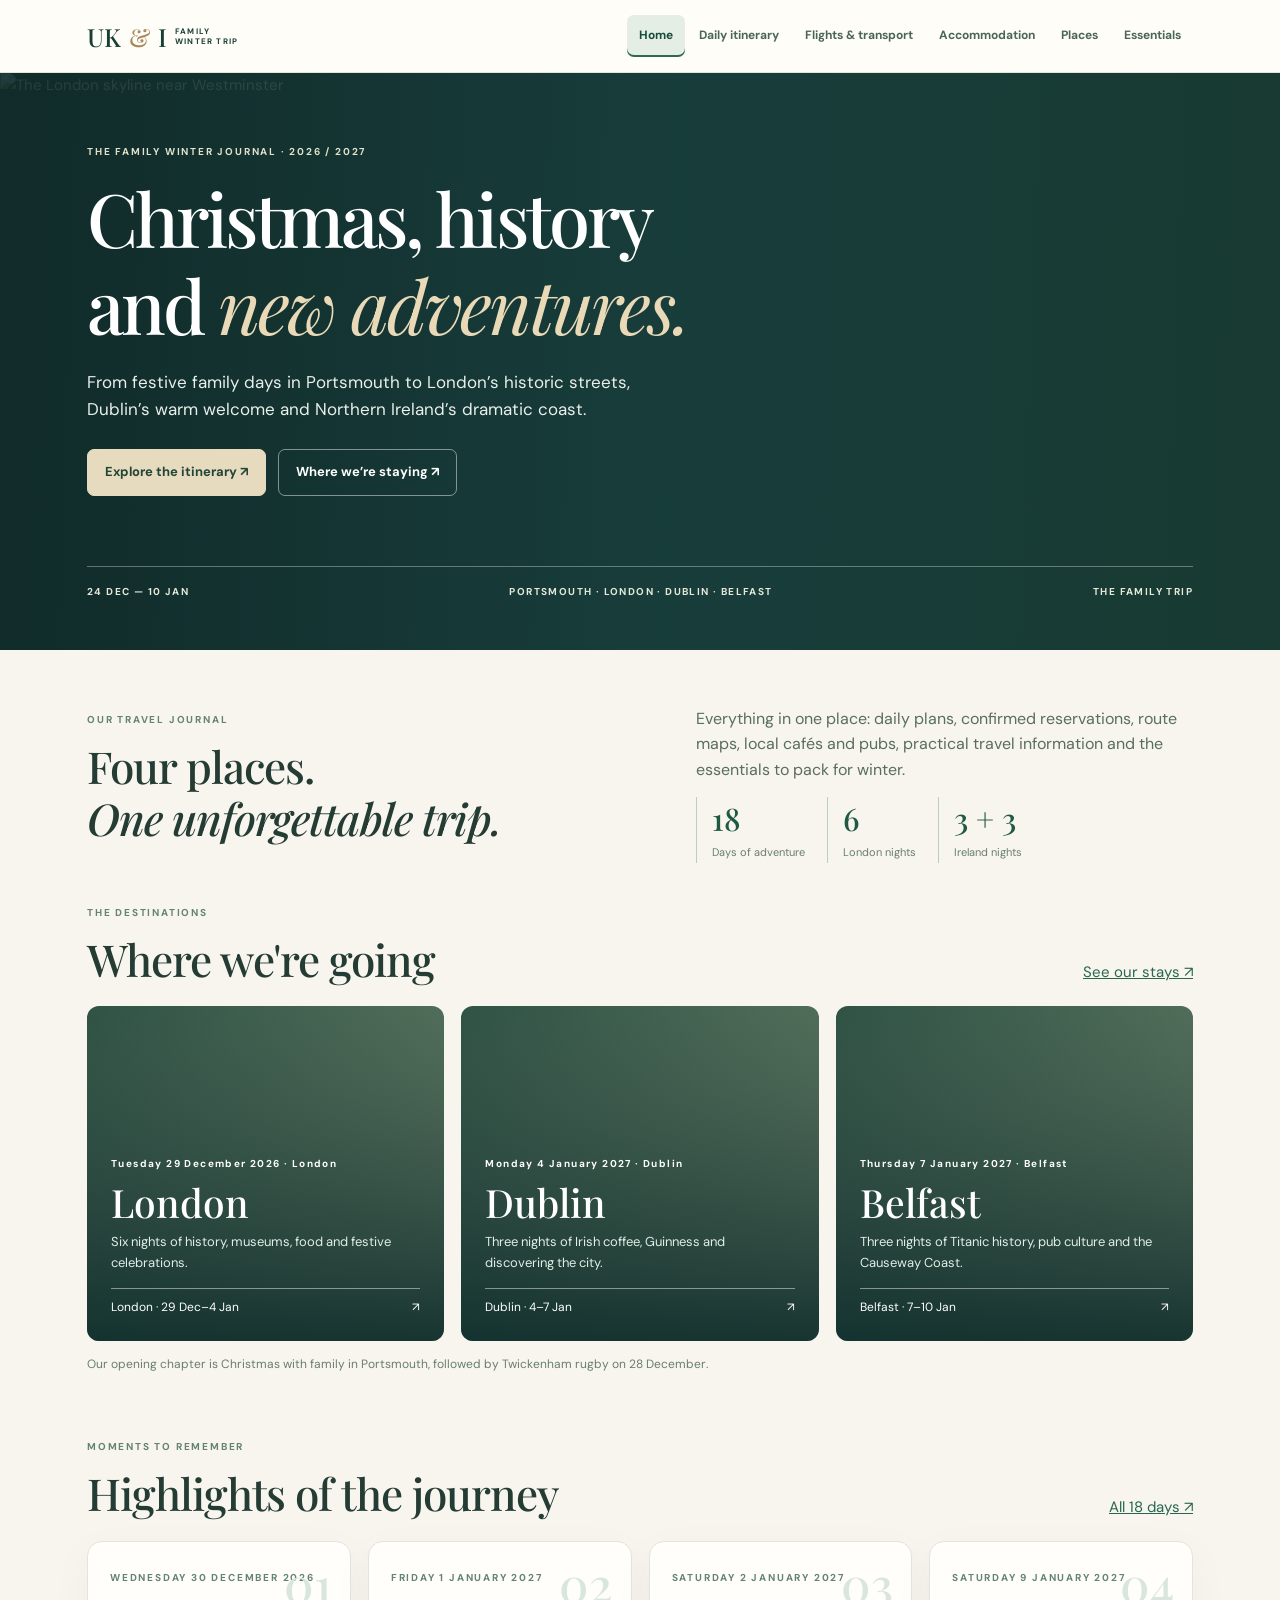
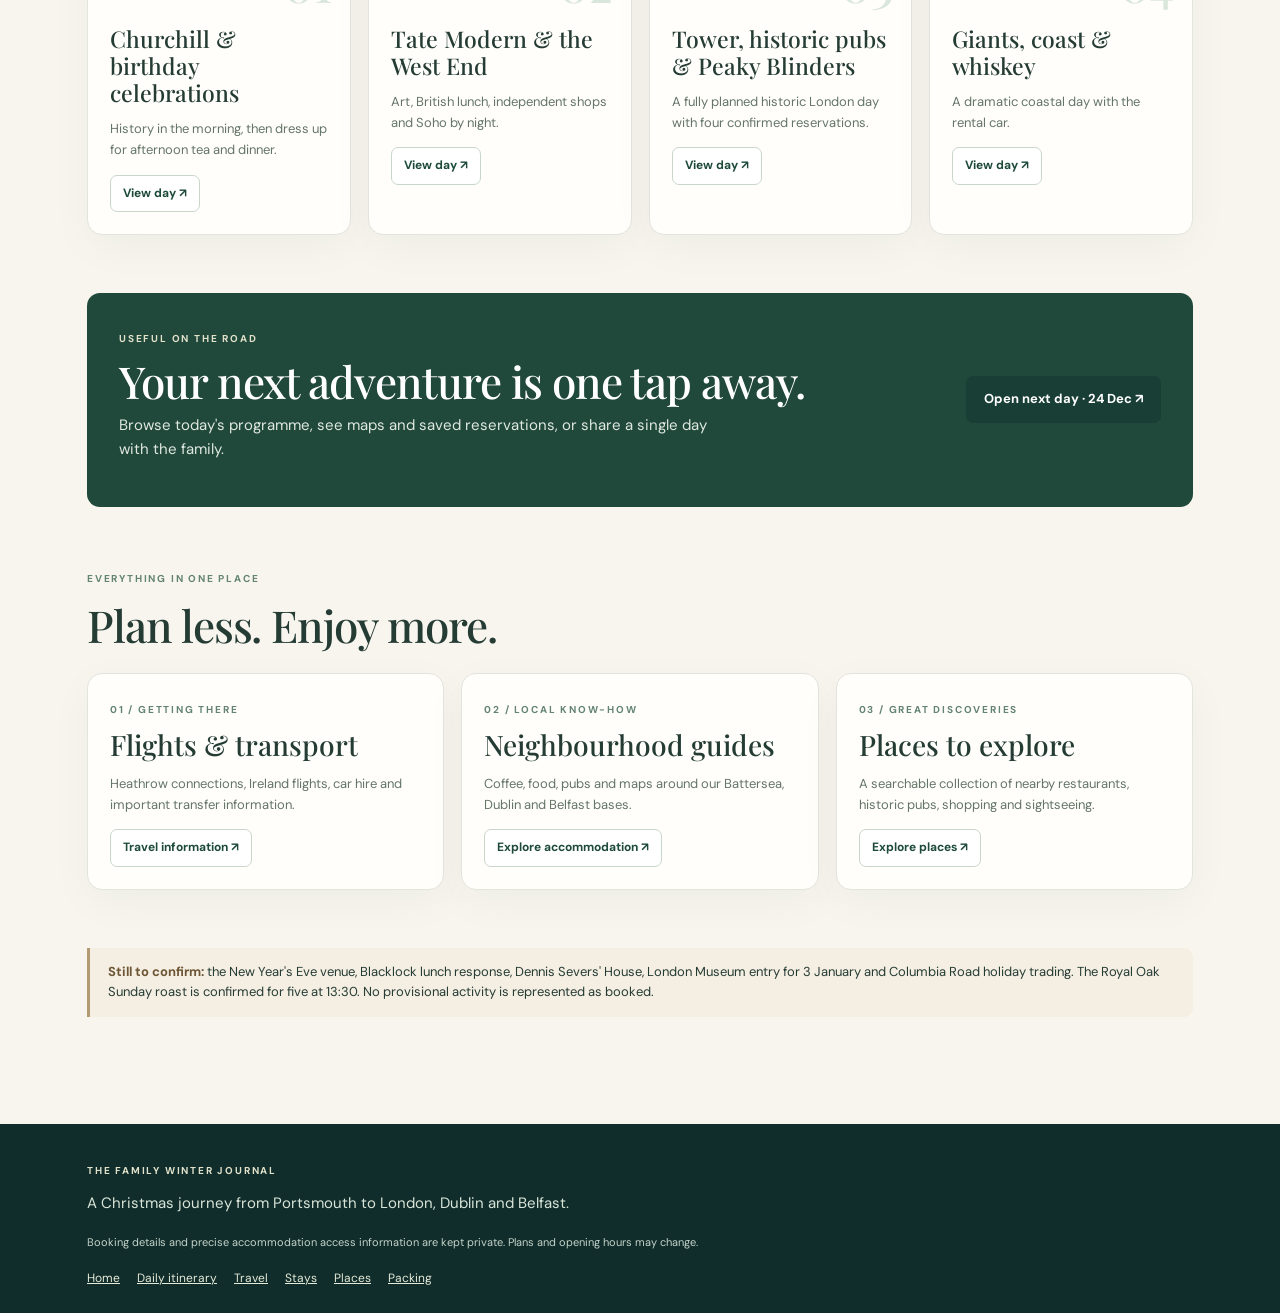
==== commit 65cef81c: "Update homepage confirmation note for booked Royal Oak and Smithfield museum" ====
--- a/index.html
+++ b/index.html
@@ -6,5 +6,5 @@
 <section class="section-gap"><div class="section-title"><div><span class="eyebrow">MOMENTS TO REMEMBER</span><h2>Highlights of the journey</h2></div><a href="./itinerary.html">All 18 days ↗</a></div><div class="grid four" id="featured-days"></div></section>
 <section class="section-gap"><div class="big-banner"><div><span class="eyebrow light">USEFUL ON THE ROAD</span><h2>Your next adventure is one tap away.</h2><p>Browse today's programme, see maps and saved reservations, or share a single day with the family.</p></div><div id="next-day"><a class="btn primary" href="./itinerary.html">Open the itinerary ↗</a></div></div></section>
 <section class="section-gap"><div class="section-title"><div><span class="eyebrow">EVERYTHING IN ONE PLACE</span><h2>Plan less. Enjoy more.</h2></div></div><div class="grid three"><article class="surface"><span class="eyebrow">01 / GETTING THERE</span><h3>Flights & transport</h3><p>Heathrow connections, Ireland flights, car hire and important transfer information.</p><a class="btn small" href="./flights.html">Travel information ↗</a></article><article class="surface"><span class="eyebrow">02 / LOCAL KNOW-HOW</span><h3>Neighbourhood guides</h3><p>Coffee, food, pubs and maps around our Battersea, Dublin and Belfast bases.</p><a class="btn small" href="./accommodation.html">Explore accommodation ↗</a></article><article class="surface"><span class="eyebrow">03 / GREAT DISCOVERIES</span><h3>Places to explore</h3><p>A searchable collection of nearby restaurants, historic pubs, shopping and sightseeing.</p><a class="btn small" href="./places.html">Explore places ↗</a></article></div></section>
-<section class="section-gap"><div class="notice"><strong>Still to confirm:</strong> the New Year's Eve venue, Blacklock lunch response, Royal Oak Sunday roast, Dennis Severs' House and Columbia Road holiday trading. No provisional activity is represented as booked.</div></section>
+<section class="section-gap"><div class="notice"><strong>Still to confirm:</strong> the New Year's Eve venue, Blacklock lunch response, Dennis Severs' House, London Museum entry for 3 January and Columbia Road holiday trading. The Royal Oak Sunday roast is confirmed for five at 13:30. No provisional activity is represented as booked.</div></section>
 </main><footer class="footer"><div class="wrap"><span class="eyebrow light">THE FAMILY WINTER JOURNAL</span><p style="margin-top:10px">A Christmas journey from Portsmouth to London, Dublin and Belfast.</p><small>Booking details and precise accommodation access information are kept private. Plans and opening hours may change.</small><div class="footer-nav"><a href="./index.html">Home</a><a href="./itinerary.html">Daily itinerary</a><a href="./flights.html">Travel</a><a href="./accommodation.html">Stays</a><a href="./places.html">Places</a><a href="./essentials.html">Packing</a></div></div></footer></body></html>
--- a/assets/style.css
+++ b/assets/style.css
@@ -12,3 +12,51 @@
 @media(max-width:1000px){.nav-inner{min-height:62px}.nav-links a{padding:9px 10px}.day-layout{grid-template-columns:1fr}.side-stack{grid-template-columns:repeat(2,minmax(0,1fr))}.home-places{display:none}}
 @media(max-width:730px){.wrap{padding-left:16px;padding-right:16px}.nav-inner{flex-direction:column;align-items:stretch;gap:2px;padding-top:8px;padding-bottom:5px}.wordmark{font-size:22px}.nav-links{padding-bottom:3px}.hero{min-height:490px}.hero .wrap{padding-top:60px;padding-bottom:25px}.hero h1{font-size:48px}.hero-stats{margin-top:34px}.page-hero{padding:44px 0}.split-intro{grid-template-columns:1fr;gap:12px}.grid.three,.grid.four,.grid.two,.two-cols,.packing-grid{grid-template-columns:1fr}.photo-card{height:280px}.side-stack{grid-template-columns:1fr}.day-recs{grid-template-columns:1fr}.day-hero{min-height:230px}.day-hero h2{font-size:29px}.day-body{padding:17px}.activity{grid-template-columns:79px 1fr;gap:8px}.stay-columns{grid-template-columns:1fr}.big-banner{display:block;padding:24px}.hero-actions{gap:9px}.hero-actions .btn{font-size:12px}.section-gap{margin-top:40px}.highlight-card{min-height:0}.filters>*{width:100%}.pills{width:100%}.pills>*{width:auto}}
 @media(prefers-reduced-motion:reduce){html{scroll-behavior:auto}*{transition:none!important}}
+
+.leaflet-map{height:305px;min-height:305px;padding:0;z-index:0;overflow:hidden}
+.leaflet-map.small{height:225px;min-height:225px}
+.leaflet-map .map-frame{border:0;min-height:100%;height:100%}
+.trip-pin{background:transparent;border:0}
+.trip-pin span{display:grid;place-items:center;color:#fff;background:#235e48;border:2px solid white;box-shadow:0 3px 9px #0e211b77;border-radius:50%;width:28px;height:28px;font:700 12px "DM Sans",sans-serif;line-height:1}
+
+.leaflet-container{font-family:"DM Sans",sans-serif}
+
+
+/* Local guides — compact practical recommendations, distinct from confirmed activities */
+.local-guide{margin-top:30px;border-top:1px solid var(--line);padding-top:25px}
+.local-guide>h3{font-size:27px;margin:7px 0 6px}
+.local-guide-intro{font-size:12px;color:var(--muted);margin:0 0 17px}
+.local-guide-grid{display:grid;grid-template-columns:repeat(3,minmax(0,1fr));gap:12px;align-items:start}
+.local-guide-group{border:1px solid #e2e7df;border-radius:12px;padding:15px;background:#f6f8f4;min-width:0}
+.local-guide-heading{display:flex;align-items:center;gap:7px;border-bottom:1px solid #dce5d9;padding-bottom:10px;margin-bottom:6px}
+.local-guide-heading h4{font:700 12px "DM Sans",sans-serif;color:#245f48;margin:0}
+.local-guide-icon{font-size:16px}
+.local-pick{padding:11px 0;border-bottom:1px solid #dce5d9}
+.local-pick:last-child{border-bottom:0;padding-bottom:0}
+.local-pick-copy strong{display:block;font-size:14px;color:#234737;line-height:1.35}
+.local-pick-area{display:block;font-size:9px;letter-spacing:.1em;text-transform:uppercase;color:#67836e;margin-bottom:3px}
+.local-pick-copy p{font-size:11px;color:#697a6e;line-height:1.5;margin:5px 0}
+.local-pick>a{font-size:11px;font-weight:700;text-decoration:none;display:inline-block;margin-top:3px}
+@media(max-width:1060px){.local-guide-grid{grid-template-columns:1fr}}
+@media(max-width:730px){.local-guide-grid{grid-template-columns:1fr}.local-guide-group{padding:17px}.local-pick-copy strong{font-size:15px}.local-pick-copy p{font-size:12px}}
+
+
+/* Browsable regional recommendations below each day's fixed schedule */
+.local-guide-grid{grid-template-columns:repeat(2,minmax(0,1fr));align-items:start}
+.local-guide-group{padding:0;overflow:hidden;background:#f6f8f4}
+.local-guide-heading{padding:14px 16px;margin:0;cursor:pointer;list-style:none;display:flex;gap:10px;align-items:center;border-bottom:0}
+.local-guide-heading::-webkit-details-marker{display:none}
+.local-guide-heading::after{content:'⌄';font-size:21px;margin-left:6px;color:#4c7a62;line-height:1}
+.local-guide-group[open] .local-guide-heading{border-bottom:1px solid #dce5d9}
+.local-guide-group[open] .local-guide-heading::after{transform:rotate(180deg)}
+.local-guide-heading>strong{font-size:13px;color:#225642;flex:1}
+.local-count{font-size:10px;color:#6a806e;white-space:nowrap}
+.local-guide-choices{padding:2px 16px 13px}
+.optional-stops{margin-bottom:28px;padding:19px;background:#edf3eb;border:1px solid #d5e3d5;border-radius:12px}
+.optional-stops h3{font-size:24px;margin:7px 0 14px}
+.optional-stop{display:flex;justify-content:space-between;align-items:start;gap:12px;padding:12px 0;border-bottom:1px solid #d2dfd2}
+.optional-stop:last-child{border:0}
+.optional-stop b{font-size:14px}
+.optional-stop p{font-size:12px;color:#5c7565;margin:3px 0}
+.optional-stop>a{font-size:12px;font-weight:700;white-space:nowrap;text-decoration:none}
+@media(max-width:700px){.local-guide-grid{grid-template-columns:1fr}.local-guide-heading{padding:14px}.local-guide-choices{padding:2px 15px 13px}}
